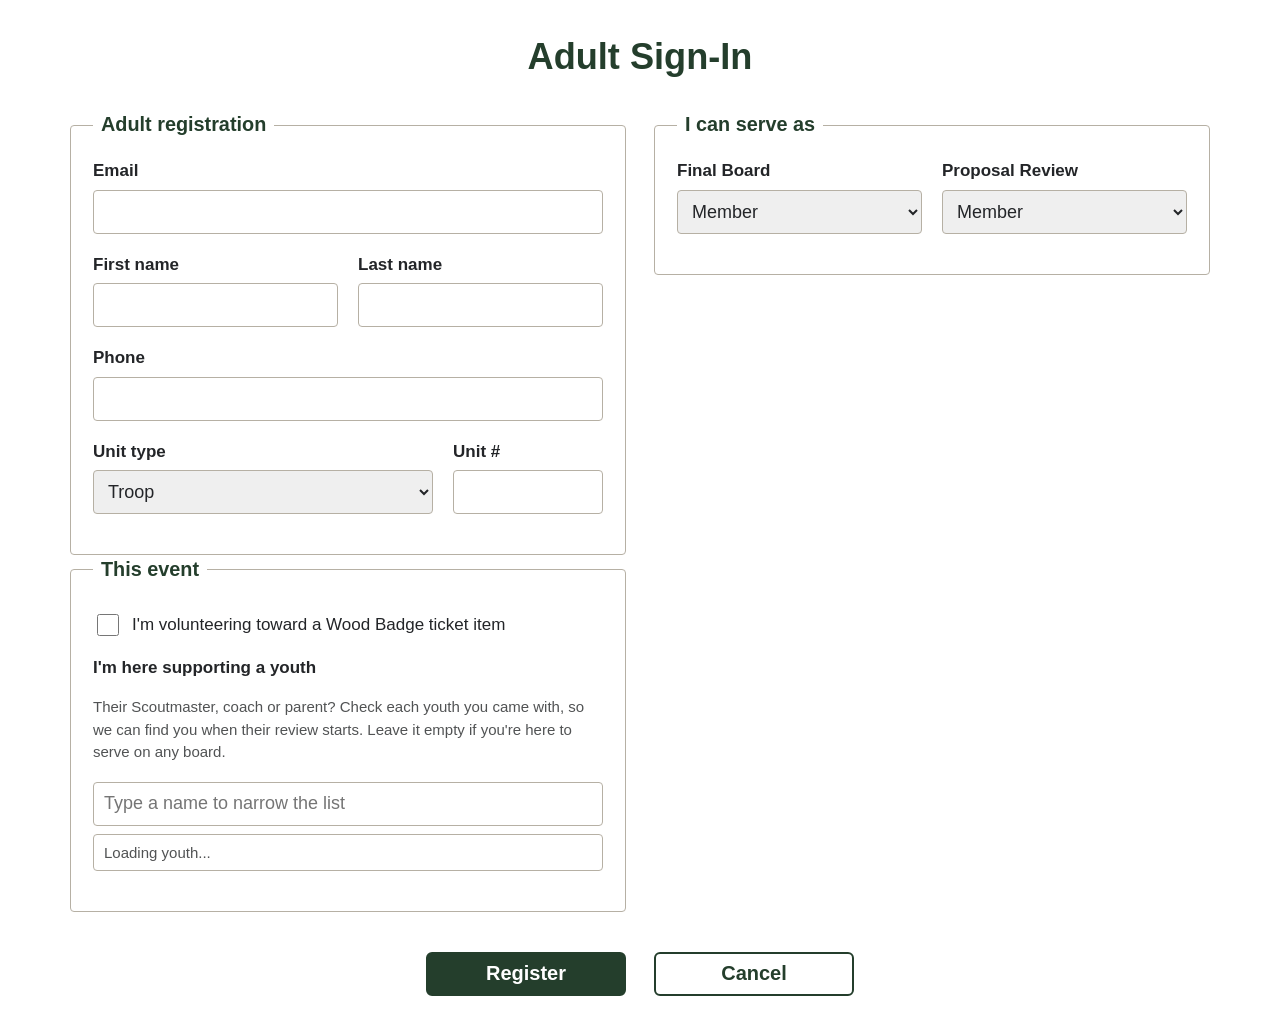
==== src/EagleBoards.Web/wwwroot/adult_register.html @ 4eb3bd6a "Adult sign-in says youth and event; eb-ui.css matches Java's The Java copy of adult_register.html ch" ====
<!DOCTYPE html>
<html>
   <head>
      <title>Adult Sign-In</title>
      <meta charset="UTF-8">
      <!-- See index.html: without this the page is laid out at a notional
           980px on a phone and then scaled down, and the CSS below never sees
           the real screen width. -->
      <meta name="viewport" content="width=device-width, initial-scale=1.0">
      <link rel="stylesheet" type="text/css" href="scheduler.css"/>
      <script src="/eb-data.js"></script>
      <!-- Form layout and type scale live in eb-ui.css, shared by both
           registration pages so they cannot drift apart. The rules that were
           here described the old two-column, right-aligned-label layout and a
           fixed 640px width; all three are gone. -->
      <link rel="stylesheet" type="text/css" href="eb-ui.css"/>
   </head>
   <body class="eb-public" style="background-color: #ffffff;">
      <!-- Class rather than an inline padding-top, so the stylesheet can
           compress this block on a short screen instead of being outranked
           by the inline style. -->
      <div class="reg-head">
         <span class="page-subheader">Adult Sign-In</span>
      </div>

      <!-- Same single-column, top-label structure as the youth form; see the
           note there for the research behind it. Only name and unit stay paired,
           being the documented single-conceptual-unit exception. -->
      <div class="reg-wrap">
         <form id="regForm" autocomplete="off">
            <fieldset>
               <legend>Adult registration</legend>

               <div class="reg-field">
                  <label for="Email">Email</label>
                  <!-- Deliberately type="text", not type="email": the title
                       below documents NONE as a legal value, and type="email"
                       would reject it. inputmode still gets the @ keyboard on
                       a tablet, and turning off autocapitalise/spellcheck
                       stops a touch keyboard offering "Bob@" or underlining
                       the address in red. -->
                  <input type="text" id="Email" name="Email" list="emailOptions" required
                         inputmode="email" autocapitalize="off" autocorrect="off" spellcheck="false"
                         title="Enter Email. If none, enter NONE.">
                  <datalist id="emailOptions"></datalist>
               </div>
               <input type="hidden" name="ID" value="">

               <div class="reg-pair">
                  <div class="reg-field">
                     <label for="First">First name</label>
                     <input type="text" id="First" name="First" required>
                  </div>
                  <div class="reg-field">
                     <label for="Last">Last name</label>
                     <input type="text" id="Last" name="Last" required>
                  </div>
               </div>

               <div class="reg-field">
                  <label for="Phone">Phone</label>
                  <!-- type=tel raises the phone keypad instead of the full
                       keyboard. It intentionally does not constrain what may
                       be typed: 555-1234, (555) 1234 and 5551234 are all
                       accepted, because a rejected phone number at a check-in
                       table costs more than an inconsistent one. -->
                  <input type="tel" id="Phone" name="Phone" required inputmode="tel">
               </div>

               <div class="reg-pair">
                  <div class="reg-field reg-grow">
                     <label for="UnitType">Unit type</label>
                     <select id="UnitType" name="UnitType" required>
                        <option value="Troop">Troop</option>
                        <option value="Post">Post</option>
                        <option value="Crew">Crew</option>
                        <option value="Ship">Ship</option>
                        <option value="Pack">Pack</option>
                        <!-- Adults can serve from a district, council or
                             community role rather than a numbered unit. The
                             script below disables Unit # for these three. -->
                        <option value="District">District</option>
                        <option value="Council">Council</option>
                        <option value="Community">Community</option>
                     </select>
                  </div>
                  <div class="reg-field reg-narrow" id="unitField">
                     <label for="Unit">Unit #</label>
                     <input type="text" id="Unit" name="Unit" required pattern="[0-9]+"
                            inputmode="numeric" title="Unit # must be a whole number.">
                  </div>
               </div>
            </fieldset>

            <fieldset>
               <legend>I can serve as</legend>
               <div class="reg-pair">
                  <div class="reg-field">
                     <label for="FinalBoard">Final Board</label>
                     <select id="FinalBoard" name="FinalBoard" required>
                        <option value="Member">Member</option>
                        <option value="Chair">Chair</option>
                        <!-- Stored as the role "Unavailable", which the
                             scheduler and the server already keep off that
                             kind of board. -->
                        <option value="Unavailable">No thanks</option>
                     </select>
                  </div>
                  <div class="reg-field">
                     <label for="ProjectReview">Proposal Review</label>
                     <select id="ProjectReview" name="ProjectReview" required>
                        <option value="Member">Member</option>
                        <option value="Chair">Chair</option>
                        <option value="Unavailable">No thanks</option>
                     </select>
                  </div>
               </div>
            </fieldset>

            <!-- Tonight only: neither answer is kept in the adult history, so
                 next month's form does not pre-fill last month's. -->
            <fieldset>
               <legend>This event</legend>
               <label class="reg-check">
                  <input type="checkbox" id="WoodBadge">
                  I'm volunteering toward a Wood Badge ticket item
               </label>
               <div class="reg-field">
                  <label for="scoutFilter">I'm here supporting a youth</label>
                  <p class="reg-hint">Their Scoutmaster, coach or parent? Check each youth you came
                     with, so we can find you when their review starts. Leave it empty if
                     you're here to serve on any board.</p>
                  <input type="text" id="scoutFilter" placeholder="Type a name to narrow the list">
                  <div id="scoutList" class="reg-scouts" role="group" aria-label="Youth">
                     <span class="reg-hint">Loading youth...</span>
                  </div>
               </div>
            </fieldset>
            <div id="statusMsg"></div>
            <div class="reg-buttons">
               <button type="submit" id="registerBtn" class="register_button"><b>Register</b></button>
               <button type="button" id="cancelBtn"><b>Cancel</b></button>
            </div>
         </form>
      </div>

      <script>
         var form = document.getElementById("regForm");
         var statusMsg = document.getElementById("statusMsg");

         // Populate the Email autofill suggestions.
         ebAutofillList("/adult-autofill").then(function (options) {
            var datalist = document.getElementById("emailOptions");
            options.forEach(function (value) {
               var opt = document.createElement("option");
               opt.value = value;
               datalist.appendChild(opt);
            });
         });

         // Unit types that are a role rather than a numbered unit. Someone
         // serving from a district, council or community position has no unit
         // number, so the box is disabled and cleared rather than left to be
         // filled in with a placeholder like 0 or N/A that would then have to
         // be interpreted by whoever reads the report.
         var UNITLESS_TYPES = ["District", "Council", "Community"];
         var unitField = document.getElementById("unitField");

         function syncUnitField() {
            var unitless = UNITLESS_TYPES.indexOf(form.elements["UnitType"].value) >= 0;
            var unit = form.elements["Unit"];
            if (unitless) {
               unit.value = "";
            }
            // Both matter. `disabled` greys it out and takes it out of the tab
            // order; dropping `required` is what stops the browser refusing to
            // submit a form whose empty box the person was never allowed to
            // fill in. The submit handler reads .value directly rather than
            // relying on native form encoding, so the cleared value is still
            // what gets sent.
            unit.disabled = unitless;
            unit.required = !unitless;
            unitField.className = unitless ? "reg-field reg-narrow is-disabled" : "reg-field reg-narrow";
         }
         form.elements["UnitType"].addEventListener("change", syncUnitField);
         syncUnitField();

         // When a known email is entered, prefill the rest of the form.
         var last_email = "";
         var PREFILL = ["ID", "Last", "First", "Phone", "UnitType", "Unit", "FinalBoard", "ProjectReview"];
         function onEmailChange() {
            var value = form.elements["Email"].value;
            if (value && last_email !== value && value != "NONE" && value != "none") {
               form.elements["ID"].value = "";
               last_email = value;
               ebAutofillRecord("/adult-autofill", "Email", value).then(function (rec) {
                  if (!rec) {
                     return;
                  }
                  PREFILL.forEach(function (name) {
                     if (rec[name] != null && form.elements[name]) {
                        form.elements[name].value = rec[name];
                     }
                  });
                  // A returning district volunteer prefills UnitType=District,
                  // so the Unit box has to follow the restored value, not the
                  // one that was showing before the lookup.
                  syncUnitField();
               });
            }
         }
         form.elements["Email"].addEventListener("change", onEmailChange);
         form.elements["Email"].addEventListener("input", onEmailChange);

         function setStatus(text, cls) {
            statusMsg.textContent = text;
            statusMsg.className = cls;
         }

         // The scouts an adult may say they came to support: everyone who
         // RSVP'd on SignUpGenius, plus tonight's walk-ins, leaving out anyone
         // whose evening is over. The one place this page differs from the
         // Java version's: there the RSVP list is readable from the door, here
         // only /scout-choices is, and it answers with names and units alone,
         // already merged and sorted (BoardService.ScoutChoices).
         var scoutList = document.getElementById("scoutList");
         var scoutFilter = document.getElementById("scoutFilter");

         function unitLabel(uname) {
            return (uname || "").replace(/^([A-Za-z]+)(\d)/, "$1 $2");
         }

         ebFetchRows("/scout-choices", ["First", "Last", "UnitName"]).then(function (scouts) {
            scoutList.textContent = "";
            if (scouts.length === 0) {
               var none = document.createElement("span");
               none.className = "reg-hint";
               none.textContent = "No youth are signed up yet.";
               scoutList.appendChild(none);
               return;
            }
            scouts.forEach(function (s) {
               var label = document.createElement("label");
               label.className = "reg-check";
               var box = document.createElement("input");
               box.type = "checkbox";
               box.value = s.id;
               label.appendChild(box);
               label.appendChild(document.createTextNode(
                  " " + s.First + " " + s.Last + (s.UnitName ? " (" + unitLabel(s.UnitName) + ")" : "")));
               scoutList.appendChild(label);
            });
         }).catch(function () {
            scoutList.textContent = "Could not load the youth. You can still sign in.";
         });

         scoutFilter.addEventListener("input", function () {
            var needle = scoutFilter.value.trim().toLowerCase();
            Array.prototype.forEach.call(scoutList.querySelectorAll("label"), function (label) {
               var box = label.querySelector("input");
               // A checked scout stays visible, so narrowing never hides a choice.
               label.style.display = (!needle || box.checked
                  || label.textContent.toLowerCase().indexOf(needle) >= 0) ? "" : "none";
            });
         });

         function supportingIds() {
            return Array.prototype.map.call(
               scoutList.querySelectorAll("input:checked"), function (box) { return box.value; });
         }

         form.addEventListener("submit", function (ev) {
            ev.preventDefault();
            var fields = {};
            ["Email", "ID", "Last", "First", "Phone", "UnitType", "Unit", "FinalBoard", "ProjectReview"].forEach(function (name) {
               fields[name] = form.elements[name].value;
            });
            if (fields.FinalBoard === "Unavailable" && fields.ProjectReview === "Unavailable") {
               setStatus("Please choose at least one kind of board you can serve on.", "err");
               return;
            }
            fields.WoodBadge = document.getElementById("WoodBadge").checked ? "Y" : "";
            // "|" rather than ",": the data files turn commas into "~".
            fields.Supporting = supportingIds().join("|");
            var btn = document.getElementById("registerBtn");
            btn.disabled = true;
            setStatus("Registering...", "");
            fetch("/register-adult", {
               method: "POST",
               headers: { "Content-Type": "application/x-www-form-urlencoded" },
               body: ebFormBody(fields)
            }).then(function (r) {
               return r.text().then(function (text) { return { status: r.status, text: text }; });
            }).then(function (res) {
               if (res.status === 200) {
                  setStatus("Registration complete. Thank you!", "ok");
                  setTimeout(function () { window.location.href = "/"; }, 1200);
               } else {
                  btn.disabled = false;
                  setStatus(res.text || "Registration failed. Please try again.", "err");
               }
            }).catch(function () {
               btn.disabled = false;
               setStatus("Registration failed. Please try again.", "err");
            });
         });

         document.getElementById("cancelBtn").addEventListener("click", function () {
            if (window.confirm("Are you sure you want to Cancel ?")) {
               window.location.href = "/";
            }
         });
      </script>
   </body>
</html>
---- src/EagleBoards.Web/wwwroot/scheduler.css ----
pre, code {
   font-family: "DejaVu Sans Mono", Menlo, Consolas, monospace;
   font-size:12px;
}

hr {
   border: 0 solid #ccc;
   border-top-width: 1px;
   clear: both;
   height: 0;
}
/* `Headings
----------------------------------------------------------------------------------------------------*/

h1, h2, h3, h4, h5, h6
{
   padding-top: 5px;
   padding-bottom: 5px;
   margin-top: 5px;
   margin-bottom: 5px;
   color: #555;
   font-weight: normal;
   text-align: center;
   font: Verdana, Geneva, sans-serif
}

h1 {
   font-size: 36px;
}
h2 {
   font-size: 24px;

}
h3 {
   font-size: 18px;
}

h4 {
   font-size: 16px;
}
h5 {
   font-size: 15px;
}
h6 {
   font-size: 14px;
}
/* `Spacing
----------------------------------------------------------------------------------------------------*/

ol {
   list-style: decimal;
}
ul {
   list-style: disc;
}
li {
   margin-left: 30px;
}
p, dl, hr, ol, ul, pre, table, address, fieldset, figure {
   margin-bottom: 10px;
}
body, .body-text, .body-bold {
   font: 13px/1.5 "Helvetica Neue", Arial, "Liberation Sans", FreeSans, sans-serif;
   background: #fff;
   color: #444;
   font: Verdana, Geneva, sans-serif;
   height: auto;
   padding-bottom: 20px;
}

a:link {
   color: #630;
   text-decoration: underline;
}
a:hover {
   color: #ffcc00;
   text-decoration: underline;
}
a:visited {
   color: #310;
   text-decoration: underline;
}
a:active {
   color: #310;
   text-decoration: underline;
}
p {
   overflow: hidden;
   padding: 10px 0;
   text-align: left;
   font-size: 15px;
   color: #555;
   font: Verdana, Geneva, sans-serif;
}
.page-header{
   text-align: center; 
   font-family: sans-serif; 
   font-style: italic;
   font-size: 20pt;
   color: #005;
}

.page-subheader{
   text-align: center; 
   font-family: sans-serif; 
   font-style: bold;
   font-size: 30pt;
   color: #000099;
}
.body-text, .body-bold {
   font-size: 10pt;
}
.body-bold {
   font-weight: bold;
}

.body-box {
   background: "images/box_body_repeat.gif";
   background-repeat: repeat-y;
   font-size: 10pt;
   font-weight: normal;
   padding-left: 7px;
   padding-right: 7px;
   padding-top: 7px;
   padding-bottom: 7px;
}


.table-title {
   color: #555;
   width: 630;
   height: 39;
   font-size: 11pt;
   background: no-repeat;
   padding-left: 20px;
   background-image:url(../images/section_header_bar_orange.gif);
   font-weight: bold
}

.table-body {
   color: #555;
   font-size: 10pt;
   padding-left: 30px;
   padding-right: 20px;
   padding-top: 7px;
   padding-bottom: 0px;
   margin-top: 7px;
   margin-bottom: 0px;
   font-weight: normal
}

.table-link {
   font-size: 10pt;
   padding-left: 30px;
   padding-right: 20px;
   padding-top: 0px;
   padding-bottom: 20px;
   margin-top: 0px;
   margin-bottom: 20px;
   font-weight: bold
}

.table-list, .table-list-2 {
   font-size: 10pt;
   padding-top: 20px;
   padding-bottom: 0px;
   margin-top: 0px;
   margin-bottom: 0px;
   font-weight: normal;
   text-indent: 4px;
}

.table-list-2 {
   padding-left: 4px;
   margin-left: 0px;
   padding-top: 5px;
   padding-bottom: 0px;
   margin-top: 0px;
   /*list-style-image:url(../images/right_arrow.gif);*/
   list-style-type: circle;
   text-indent: 4px;

}

.simple-list {
   padding-left: 4px;
   margin-left: 0px;
   padding-top: 5px;
   padding-bottom: 0px;
   margin-top: 0px;
   /*list-style-image:url(../images/right_arrow.gif);*/
   /*list-style-type: circle;*/
   text-indent: 4px;

}

option, .small-input-text, .label-text, .testsm {
   font-size: 10pt;
   font-weight: normal;
   color:#555;
   font: Verdana, Geneva, sans-serif;
   height: auto
}

.ui-accordion-header {
   color:#555;
   font-size: 10pt;
   /*background: #aaa;*/

}


.ui-accordion-header-active {
   background: #ffcc00;
   color:#555;
   font-size: 10pt;
   font-weight: bold;

}

.ui-accordion-content {
   padding: 1em 2.2em;
   border-top: 0;
   overflow: auto;
   background: #ffeeaa;
}
---- src/EagleBoards.Web/wwwroot/eb-ui.css ----
/* ========================================================================
 * eb-ui.css -- Scouts BSA theme.
 *
 * Loaded LAST on every page, after tabulator.min.css, scheduler.css and each
 * page's inline <style>, so it wins on cascade order. It is a separate file
 * rather than edits to scheduler.css because that file is byte-compared
 * against the inherited jar by scripts/verify-parity.sh and cannot change.
 *
 * PALETTE -- BSA Brand Guidelines (July 2019) p.54, Scouts BSA sub-brand:
 * "projects specific to Scouts BSA should use a similarly neutral palette
 * composed mainly of tan, gray, and olive hues ... Scouting Red should be
 * used as an accent or action color." Scouting Blue is deliberately absent;
 * it belongs to the corporate and Cub Scouting palettes, not this one.
 *
 * TYPE -- p.46 digital typefaces. Trebuchet MS (primary, for type >=16px)
 * and Arial (tertiary, for dense data). Both ship with Windows, so nothing
 * is vendored or fetched; the app runs on a venue LAN with no internet.
 *
 * CONTRAST -- every pairing below was measured against WCAG 2.2 SC 1.4.3
 * (4.5:1 body, 3:1 large/UI). The measured ratio is in the comment. Three
 * brand colours CANNOT carry text on white and are background-only:
 * Pale Gray 3.61, Dark Tan 2.66, Pale Blue 2.15.
 *
 * THE ONE HARD RULE: Scouting Red and Scouts BSA Olive must never touch.
 * They measure 2.07:1 against each other -- both are strong on white, but
 * their luminances are nearly identical. Red goes on white or tan only.
 * ===================================================================== */

:root {
   /* Scouts BSA palette, verbatim from p.54 + corporate neutrals from p.51-52 */
   --eb-olive:      #243E2C;   /* Scouts BSA Olive   -- luminance 0.04 */
   --eb-tan:        #D6CEBD;   /* Scouting Tan */
   --eb-light-tan:  #E9E9E4;   /* Scouting Light Tan */
   --eb-red:        #CE1126;   /* Scouting Red -- action only, never tinted (p.52) */
   --eb-warm-gray:  #515354;   /* Scouting Warm Gray */
   --eb-dark-gray:  #232528;   /* Scouting Dark Gray */
   --eb-line:       #b6b0a4;
   /* Scouting Blue is a corporate primary, not part of the Scouts BSA trio --
      but p.51 explicitly allows it: "These five colors may be used by any of
      the sub-brands, especially the red and blue colors, whose use throughout
      will serve to unify disparate brands."
      ADJACENCY: blue, olive and red are all dark and sit within a whisker of
      each other in luminance -- blue/olive measures 1.14:1 and blue/red
      1.81:1, both below the 2.07:1 that already bars red from touching olive.
      Treat all three as mutually non-adjacent: each one goes on white, tan or
      light tan, never directly against another. */
   --eb-blue:       #003F87;   /* Scouting Blue */

   /* WCAG 2.5.8 (AA) pointer target minimum. */
   --eb-target: 24px;
   /* WCAG 2.5.5 (AAA); Apple HIG 44pt and Material 48dp agree. */
   --eb-target-touch: 44px;

   /* ---- operator-mode surfaces (D-16: follows the system appearance) ----
      Roles, not literal shades -- e.g. --eb-dark-gray is "the body text
      color" and goes light in dark mode, it does not stay dark. Olive, red
      and blue are NOT here: every place that uses them pairs a fixed fill
      with fixed white text (buttons, bands, box-shadows), so the pairing
      already holds regardless of page background and repainting them would
      break the pairing instead of fixing anything. --eb-heading exists
      because --eb-olive also fills those buttons: text-on-page-background
      needs its own token so lightening it for dark mode does not lighten
      every olive button along with it.
      Every dark value below is verified with the WCAG relative-luminance
      formula against the --eb-page-bg/--eb-surface it is actually painted
      on, the same discipline as the light values above -- ratios in the
      dark block's own comments, all >= 4.5:1 (text) or a documented
      UI-boundary case for --eb-line. */
   --eb-page-bg:  #ffffff;   /* page canvas */
   --eb-surface:  #E9E9E4;   /* raised: toolbars, zebra stripes, cards */
   --eb-line:     #b6b0a4;   /* panel/input borders */
   --eb-line-subtle: #e6e2da; /* hairline row dividers */
   --eb-heading:  var(--eb-olive);  /* headings, links, olive-as-text buttons */
   --eb-red-text: var(--eb-red);   /* 5.63:1 on white, same red as the buttons */
}

@media (prefers-color-scheme: dark) {
   /* Scoped to body.eb-operator, not :root: these tokens are shared with
      the eb-public check-in pages (registration forms, help), which stay
      light regardless of the operator's dark-mode setting (see the
      body.eb-public rule below) -- redefining them on :root would leak
      into every eb-public rule that also uses them. */
   body.eb-operator {
      --eb-page-bg: #14160f;
      --eb-surface: #22251c;
      --eb-line: #5c5f52;          /* ~2.4-2.8:1: a hairline, not body text */
      --eb-line-subtle: #2c2f24;
      --eb-dark-gray: #E9E9E4;     /* 14.97:1 on --eb-page-bg, 12.78:1 on --eb-surface */
      --eb-warm-gray: #a8aaa4;     /* 7.77:1 on --eb-page-bg, 6.63:1 on --eb-surface */
      --eb-heading: #8FB89A;       /* 7.76:1 on --eb-page-bg, 7.03:1 on --eb-surface */
      --eb-tan: #3d3a2e;           /* 9.35:1 under --eb-dark-gray */
      --eb-red-text: #f0919b;      /* 8.02:1 on --eb-page-bg */
   }
}

/* ---------------------------------------------------------------- shared */

body {
   color: var(--eb-dark-gray);          /* 15.37:1 on white, still >4.5:1 dark */
   background: var(--eb-page-bg);
}

h1, h2, h3 { color: var(--eb-heading); }  /* 11.66:1 on white, 7.76:1 dark */
a { color: var(--eb-heading); }

/* ============================ OPERATOR MODE ============================
 * scheduler, admin, configure. The operator scans many rows under time
 * pressure, so density is the goal -- bounded by the 24px target minimum,
 * which is what actually sets the floor on row height.
 * ==================================================================== */

body.eb-operator {
   font-family: Arial, Helvetica, sans-serif;   /* tertiary face: dense data */
}
body.eb-operator h1,
body.eb-operator .eb-panel-title,
body.eb-operator .eb-toolbar button,
body.eb-operator .eb-tabbar button {
   font-family: "Trebuchet MS", Tahoma, sans-serif;   /* primary face */
}

/* Panel headings: Scouting Blue band, white on it = 10.19:1.
   White rather than the Light Tan used on olive -- it measures higher (10.19
   against 8.37) and white-on-blue is the pairing the guide itself shows for
   the corporate blue. See the adjacency note beside --eb-blue: a blue band
   must not butt against an olive or red surface. Here it does not; below it
   is the Light Tan toolbar (8.37:1) or the white grid (10.19:1). */
body.eb-operator .eb-panel-title {
   background: var(--eb-blue);
   color: #ffffff;
   border-bottom: none;
   font-size: 14px;
   padding: 6px 10px;
}

body.eb-operator .eb-panel { border-color: var(--eb-line); background: var(--eb-page-bg); }
body.eb-operator .eb-toolbar .eb-sep { border-left-color: var(--eb-line); }
body.eb-operator .eb-toolbar { background: var(--eb-surface); }
body.eb-operator .eb-panel .eb-toolbar { border-bottom-color: var(--eb-line); }

/* Primary action: white on olive = 11.66:1. 28px clears the 24px AA floor
   without paying the 44px AAA cost on a screen showing four panels. */
body.eb-operator .eb-toolbar button,
body.eb-operator .eb-toolbar a.eb-btn {
   /* The CSV control is an <a>, everything beside it is a <button>. Left alone
      they render as different shapes: an anchor defaults to content-box, so
      min-height sets its CONTENT height and the padding and border stack on
      top (38px tall against the buttons' 28px), and it inherits the page font
      instead of the toolbar's. Normalising both element types here keeps them
      identical rather than patching the anchor afterwards. */
   box-sizing: border-box;
   display: inline-flex;
   align-items: center;
   justify-content: center;
   line-height: 1;
   font-family: "Trebuchet MS", Tahoma, sans-serif;

   min-height: 28px;
   min-width: var(--eb-target);
   padding: 4px 14px;
   font-size: 13px;
   font-weight: 700;
   color: #ffffff;
   background: var(--eb-olive);
   border: 1px solid var(--eb-olive);
   border-radius: 3px;
}
/* Secondary: olive on white = 11.66:1 */
body.eb-operator .eb-toolbar a.eb-btn {
   color: var(--eb-olive);
   background: #ffffff;
}
/* Warm Gray on white = 7.73:1. The stock opacity:0.45 measured 3.72:1 and
   fails 1.4.3 outright, reading as unreadable rather than unavailable. */
body.eb-operator .eb-toolbar button:disabled {
   opacity: 1;
   color: var(--eb-warm-gray);
   background: var(--eb-page-bg);
   border-color: var(--eb-line);
}

/* ---- semantic button colours -------------------------------------------
 * The colour states what the button DOES, so an operator can find the right
 * one without reading every label:
 *
 *   olive (default)  the action proceeds, nothing is lost
 *                    Refresh, Seat, Complete, + Room, Change Room
 *   white            navigate or view, no data changes
 *                    Settings, Admin, Login, Help, View, CSV
 *   red              destructive or reversing
 *                    - Room, Reset, Postpone, Clear, Delete
 *
 * Three intents, not four -- the same split Carbon, Material and USWDS all
 * settle on (primary / secondary / danger). Blue was briefly a fourth,
 * "neutral change", holding one button; it was retired when blue became the
 * heading-band colour, because one hue meaning both a surface and an action
 * is what breaks "the colour tells you what the button does".
 *
 * Every pairing measured: olive-on-white 11.66:1, white-on-olive 11.66:1,
 * white-on-red 5.63:1 -- all past WCAG 1.4.3 (AA).
 * --------------------------------------------------------------------- */

/* White: navigation and view toggles. Olive text and border, 11.66:1.
   #room-filter-clear is here, not with the red Clear in the Adult panel: the
   two share a label but not a meaning. That one unchecks people; this one only
   empties a search box. Colouring it red would promise a consequence it does
   not have. */
body.eb-operator .eb-toolbar button[data-action="Settings"],
body.eb-operator .eb-toolbar button[data-action="Admin"],
body.eb-operator .eb-toolbar button[data-action="Login"],
body.eb-operator .eb-toolbar button[data-action="Help"],
body.eb-operator .eb-toolbar button[data-action="Filter"],
body.eb-operator .eb-toolbar button#room-filter-clear {
   color: var(--eb-heading);
   background: var(--eb-page-bg);
   border-color: var(--eb-heading);
}

/* Red: anything that removes, reverses or cancels. White on red = 5.63:1.
   Red never sits on olive -- that pairing is 2.07:1 -- so these are only ever
   on the light toolbar. */
body.eb-operator .eb-toolbar button[data-action="RemoveRoom"],
body.eb-operator .eb-toolbar button[data-action="Reset"],
body.eb-operator .eb-toolbar button[data-action="Postpone"],
body.eb-operator .eb-toolbar button[data-action="Clear"],
body.eb-operator .eb-toolbar button[id$="-delete"],
body.eb-operator .eb-toolbar button#rooms-remove {
   color: #ffffff;
   background: var(--eb-red);
   border-color: var(--eb-red);
}

/* Green/olive: the action proceeds and nothing is lost. Already the default,
   stated so the intent is explicit next to its opposite.

   Change Room is here rather than in a colour of its own. It used to be blue,
   which stopped working once blue became the heading-band colour, and no other
   colour in the palette survives the check: Cub Scouting Gold belongs to Cub
   Scouting (p.55, not this programme), Scouting Dark Blue is a derived shade
   of the band blue and reads as the same signal, Scouting Tan measures 1.28:1
   against the Light Tan toolbar and disappears into it, Scouting Pale Gray is
   3.61:1 with white text and fails 1.4.3 outright, and Warm Gray is this
   app's own disabled colour -- the same 7.73:1 pair inverted, which would put
   "unavailable" and "available" in one hue.

   In place the row reads correctly: + Room and Change Room both leave the
   schedule intact, - Room is the one that takes something away. */
body.eb-operator .eb-toolbar button[data-action="AddRoom"],
body.eb-operator .eb-toolbar button[data-action="ChangeRoom"],
body.eb-operator .eb-toolbar button#rooms-add {
   color: #ffffff;
   background: var(--eb-olive);
   border-color: var(--eb-olive);
}

/* Disabled still wins over every colour above, so an unavailable action never
   reads as an available one. Warm Gray on white = 7.73:1. */
body.eb-operator .eb-toolbar button:disabled {
   color: var(--eb-warm-gray) !important;
   background: var(--eb-page-bg) !important;
   border-color: var(--eb-line) !important;
}

/* Admin tab bar */
body.eb-operator .eb-tabbar { border-bottom-color: var(--eb-olive); }
body.eb-operator .eb-tabbar button {
   background: var(--eb-surface);
   border-color: var(--eb-line);
   color: var(--eb-dark-gray);
   font-weight: 600;
   min-height: 32px;
}
body.eb-operator .eb-tabbar button.active {
   background: var(--eb-olive);
   color: var(--eb-light-tan);       /* 9.58:1 -- fixed pairing, unaffected by theme */
   border-color: var(--eb-olive);
   font-weight: 700;
}

/* ---- grids ---- */
body.eb-operator .tabulator {
   font-size: 14px;
   color: var(--eb-dark-gray);
   font-family: Arial, Helvetica, sans-serif;
}
/* Column headers: Scouting Tan, Dark Gray on it = 9.82:1 */
body.eb-operator .tabulator .tabulator-header,
body.eb-operator .tabulator .tabulator-header .tabulator-col {
   background: var(--eb-tan);
   color: var(--eb-dark-gray);
   font-weight: 700;
   border-bottom: 1px solid var(--eb-line);
}
body.eb-operator .tabulator .tabulator-header .tabulator-col .tabulator-col-content {
   padding: 3px 6px;
}
/* Stock Tabulator reserves 25px on the right of every sortable column title
   for the sort arrow. The arrow is a 12px triangle sitting at right:4px, so
   it needs 16px and the other 9px was simply lost -- and in a 40-70px column
   that is most of the room the heading had. It was the cause of nearly every
   truncated heading on this page ("RM#" showing as "R...", "Board" as "B...",
   "Result" as "Res..."), not the column widths: reclaiming those 9px fixed
   six of the seven measured cases on its own. 16px still clears the arrow. */
body.eb-operator .tabulator .tabulator-header .tabulator-col.tabulator-sortable .tabulator-col-title {
   padding-right: 16px;
}
body.eb-operator .tabulator .tabulator-header .tabulator-header-filter input {
   padding: 2px 4px;
   font-size: 13px;
   color: var(--eb-dark-gray);
   background: var(--eb-page-bg);
   border: 1px solid var(--eb-line);
}
/* Plain toolbar/room-filter text inputs and selects, wherever an inline
   <style> block does not already set them -- browsers default these to an
   opaque white field, which stays bright in dark mode without this. */
body.eb-operator .eb-toolbar input,
body.eb-operator .eb-toolbar select {
   color: var(--eb-dark-gray);
   background: var(--eb-page-bg);
   border: 1px solid var(--eb-line);
}
body.eb-operator .tabulator .tabulator-row {
   background: var(--eb-page-bg);
   border-bottom: 1px solid var(--eb-line-subtle);
}
/* Zebra: a 1.22:1 tint against the page in light mode -- inside NN/g's "even
   a 5-10% grey tint is enough" -- while the row text still reads 12.61:1
   light / 12.78:1 dark. */
body.eb-operator .tabulator .tabulator-row.tabulator-row-even {
   background: var(--eb-surface);
}
body.eb-operator .tabulator .tabulator-row .tabulator-cell {
   padding: 4px 8px;
   color: var(--eb-dark-gray);
}
/* Selection: Scouting Tan, warmer and darker than the stripe so it reads as
   a state rather than a stripe. Dark Gray on it = 9.82:1. */
body.eb-operator .tabulator .tabulator-row.tabulator-selected,
body.eb-operator .tabulator .tabulator-row.tabulator-row-even.tabulator-selected {
   background: var(--eb-tan);
   color: var(--eb-dark-gray);
   box-shadow: inset 3px 0 0 var(--eb-olive);
}
/* Stock is 13x13, which fails WCAG 2.5.8. This was then set to the full 24px
   minimum, which conforms but reads as oversized beside 14px text -- the box
   was wider than the two-character values in its neighbouring columns.
   18px uses 2.5.8's OTHER route to conformance, the spacing exception:
   an undersized target passes if a 24px-diameter circle centred on it does
   not intersect the circle of any other target. Measured AFTER this change
   (the smaller box also shortens the row, from 39px to 33px): the checkboxes
   sit 33px apart centre to centre and no other control shares the row, so the
   circles clear each other by 9px. That 9px is the whole margin -- do not
   shrink the row further without re-measuring, because at 24px spacing the
   exception stops applying and the box would have to go back to 24px. */
body.eb-operator .tabulator input[type=checkbox] {
   width: 18px;
   height: 18px;
   cursor: pointer;
}

/* Native <dialog> (P-4). The backdrop and centering are the browser's;
   only its color needs stating. */
dialog.eb-dialog::backdrop {
   background: rgba(0, 0, 0, 0.35);
}
body.eb-operator .eb-dialog-title {
   background: var(--eb-olive);
   color: var(--eb-light-tan);
   border-bottom: none;
}
body.eb-operator .eb-dialog-buttons button {
   min-height: 32px;
   padding: 5px 20px;
   font-weight: 700;
   color: #ffffff;
   background: var(--eb-olive);
   border: 1px solid var(--eb-olive);
}
/* Cancel answers no action, so it's the same white/neutral intent as the
   toolbar's navigation buttons, not the primary olive fill. */
body.eb-operator .eb-dialog-buttons button.eb-cancel,
body.eb-operator .eb-dialog-buttons button[data-name="Cancel"] {
   color: var(--eb-heading);
   background: var(--eb-page-bg);
   border-color: var(--eb-heading);
}
/* Persistent messages (D-14): white on Scouting Red = 5.63:1, light tan on
   olive = 9.58:1 -- both fixed pairings, unaffected by theme (see the
   --eb-heading comment at the top of this file for why). */
body.eb-operator .eb-message-error { background: var(--eb-red); color: #ffffff; }
body.eb-operator .eb-message-ok { background: var(--eb-olive); color: var(--eb-light-tan); }

/* ========================= PUBLIC SIGN-IN PAGES ========================
 * index, scout_register, adult_register, help. Touched once per person, by
 * someone standing, in a hurry, often a Scout who has never seen it.
 * Density is worthless here; legibility and hit area are everything.
 *
 * ONE design, not a kiosk one and a desktop one. The same markup has to work
 * on the 1080p check-in display at the door, on the laptop the coordinator
 * carries, and on a phone a parent pulls out in the hallway -- so the layout
 * is driven by the viewport it lands in rather than by a second stylesheet
 * somebody would have to remember to keep in step.
 *
 * The floor is WCAG 2.2 SC 1.4.10 Reflow: no two-dimensional scrolling at
 * 320 CSS px wide (equivalently, 400% zoom on a 1280px screen). Data tables
 * are 1.4.10's own stated exception, so the registered-people lists scroll
 * inside their own panel; the page itself never scrolls sideways.
 *
 * Every clamp() below carries a rem term as well as a vw term. A middle
 * value made only of vw is pinned to the viewport and would ignore browser
 * zoom, breaking SC 1.4.4 Resize Text; the rem term is what keeps zoom
 * working.
 *
 * Breakpoints come from where THIS content breaks, measured, not from a
 * table of device widths -- and they are in em so a raised default font
 * size moves them too:
 *    ~48em  two list panels stop fitting side by side (each needs ~340px)
 *    ~34em  a paired form row stops fitting (2 x 200px + 20px gap + chrome)
 * ==================================================================== */

body.eb-public {
   font-family: "Trebuchet MS", Tahoma, sans-serif;   /* primary face, >=16px */
   font-size: 18px;
}

/* p.47 hierarchy: H1/H2 at 36-48px on a big screen, easing down to a size
   that still reads as a heading at 320px rather than wrapping to four lines. */
body.eb-public h1 {
   font-size: clamp(26px, 1.3rem + 1.4vw, 42px);
   color: var(--eb-olive);
   margin: 12px 0 6px;
   padding: 0 12px;
}
body.eb-public h2 {
   font-size: clamp(20px, 1rem + 0.7vw, 26px);
   color: var(--eb-warm-gray);
   font-weight: 400;
}

/* Sign-in buttons: 44px is the AAA floor; these are far past it so a hurried
   thumb cannot miss them. White on olive = 11.66:1, white on red = 5.63:1.
   240px of flex-basis is what holds "I am a Youth" -- the longer of the two
   labels -- on one line at the top of the font range; two of those plus the
   gap no longer fit under ~34em, and the pair stacks there instead of
   shrinking below the touch target. */
body.eb-public .signin-buttons {
   width: auto;
   max-width: 800px;
   margin: 0 auto;
   display: flex;
   flex-wrap: wrap;
   justify-content: center;
   gap: clamp(16px, 4vw, 60px);
   padding: 10px clamp(12px, 4vw, 50px) 24px;
   box-sizing: border-box;
}
body.eb-public .signin-buttons input[type=button] {
   flex: 1 1 240px;
   max-width: 300px;
   height: clamp(64px, 9vh, 92px);
   min-height: var(--eb-target-touch);
   cursor: pointer;
   font-family: "Trebuchet MS", Tahoma, sans-serif;
   font-size: clamp(18px, 0.9rem + 0.6vw, 26px);
   font-weight: 700;
   color: #ffffff;
   background-image: none !important;   /* text label instead of a bitmap */
   background-color: var(--eb-olive);
   border: 3px solid var(--eb-olive);
   border-radius: 8px;
}
body.eb-public .signin-buttons input[name="Adult"] {
   background-color: var(--eb-red);
   border-color: var(--eb-red);
}

/* Registered lists: Scouting Blue band, white on it = 10.19:1, matching the
   operator panel headings. Side by side while both fit, stacked when they
   don't. min-width:0 is the part that is easy to miss -- without it a flex
   item refuses to shrink below its content width, and a table of names would
   push the page wider than the screen. */
body.eb-public .reg-panels {
   width: auto;
   max-width: 1100px;
   margin: 10px auto 0 auto;
   display: flex;
   flex-wrap: wrap;
   gap: 10px;
   padding: 0 clamp(8px, 2vw, 16px);
   box-sizing: border-box;
}
/* 440px is measured, not chosen: the five scout columns at their natural
   widths, with a 17-character surname in the Last column, come to 445px.
   A smaller basis let the two panels sit side by side while each was too
   narrow for its own table, which put a scrollbar under a list that had
   plenty of room to simply stack instead. */
body.eb-public .reg-panel {
   flex: 1 1 440px;
   min-width: 0;
   margin: 0;
   border: 1px solid var(--eb-line);
   background: #ffffff;
}
body.eb-public .reg-panel-title {
   background: var(--eb-blue);
   color: #ffffff;
   border-bottom: none;
   font-family: "Trebuchet MS", Tahoma, sans-serif;
   font-size: clamp(18px, 0.9rem + 0.4vw, 22px);
   font-weight: bold;
   padding: 12px 16px;
}
/* Height follows the screen instead of sitting at a fixed 340px: that number
   left most of a 1080p display empty and overflowed a laptop in landscape.
   The clamp keeps at least three rows visible on a phone and stops the list
   from running away on a very tall display. */
body.eb-public .reg-panel-body {
   height: clamp(200px, 40vh, 520px);
   overflow: auto;
}
/* 19px in 56px rows. The brand guide puts body copy at 9-12px (p.47), which
   is written for marketing pages read at a desk; at 12px this list was set
   SMALLER than the operator's dense grid, which is backwards for who reads
   it. Colours and typefaces are unchanged -- only the size deviates, and the
   guide's own rule that the primary face is for type >=16px agrees. */
body.eb-public .reg-panel table {
   width: 100%;
   border-collapse: collapse;
   font-family: "Trebuchet MS", Tahoma, sans-serif;
   font-size: clamp(16px, 0.85rem + 0.25vw, 19px);
   color: var(--eb-dark-gray);
}
/* Padding alone sets the row height. A td is content-box, so specifying both
   height:56px and 16px padding stacks them into an 89px row. 17px vertical
   around a 19px line lands on ~56px, the target between Carbon "default" 48
   and "tall" 64. Names are not wrapped mid-word; if the columns outrun a
   narrow screen the panel scrolls, which is 1.4.10's table exception. */
body.eb-public .reg-panel td {
   padding: 17px 18px;
   border-bottom: 1px solid #e6e2da;
   text-align: left;
   white-space: nowrap;
   color: var(--eb-dark-gray);
}
body.eb-public .reg-panel td.c { text-align: center; }
/* Zebra: Scouting Light Tan, a 1.22:1 tint against white -- NN/g's "5-10% is
   enough" -- with Dark Gray on it still at 12.61:1. */
body.eb-public .reg-panel tr:nth-child(even) td { background: var(--eb-light-tan); }

/* ---- registration forms ------------------------------------------------
 * Layout follows two well-replicated findings. Baymard: multi-column forms
 * draw attention in several directions at once, so people skip required
 * fields -- side-by-side is reserved for fields that read as ONE item (a
 * name, a unit). Penzo's eye-tracking, replicated by Wroblewski: top-aligned
 * labels are completed markedly faster, because the label and its field land
 * in a single fixation rather than a horizontal scan.
 *
 * Type scale is monotonic, which is what was off before: the section legend
 * was 13px sitting above 18px fields, so the heading was smaller than the
 * content it introduced. Now 40 / 22 / 18 / 17 -- page title, section legend,
 * field text, label.
 * --------------------------------------------------------------------- */

/* Overrides scheduler.css, which is byte-frozen by the parity gate and sets
   this to italic #000099 -- not a BSA colour.

   There was a .page-header rule here too, styling a "REVIEW BOARD" eyebrow
   above the title. The eyebrow was dropped from both sign-in forms to buy
   back vertical space, and the rule went with it rather than sitting here
   matching nothing. configure.html still uses .page-header, but that is an
   operator page and takes its styling from scheduler.css. */
body.eb-public .page-subheader {
   display: block;
   font-family: "Trebuchet MS", Tahoma, sans-serif;
   font-style: normal;
   font-weight: bold;
   font-size: clamp(26px, 1.3rem + 1.2vw, 40px);
   color: var(--eb-olive);              /* 11.66:1 */
   margin-top: 2px;
}

body.eb-public .reg-head {
   text-align: center;
   padding-top: 20px;
}

/* A form line that runs the full width of a 1080p screen is harder to scan,
   not easier, so a single column stays capped. Below the cap it is simply the
   width of the screen less its side padding -- the old fixed 640px is what
   forced the fields to overflow on a narrow one. Wide screens get a second
   COLUMN OF SECTIONS instead of longer lines; see the grid rule further down. */
body.eb-public .reg-wrap {
   width: auto;
   max-width: 760px;
   margin: clamp(14px, 3vh, 26px) auto 0 auto;
   padding: 0 clamp(12px, 3vw, 20px);
   box-sizing: border-box;
   font-family: "Trebuchet MS", Tahoma, sans-serif;
}
body.eb-public .reg-wrap fieldset {
   border: 1px solid var(--eb-line);
   border-radius: 4px;
   padding: 18px clamp(12px, 3vw, 22px) 22px;
   margin: 0 0 20px 0;
   background: #ffffff;
   /* A fieldset's min-width is auto by default, so it inflates to its widest
      child and drags the page sideways on a narrow screen. */
   min-width: 0;
}
body.eb-public .reg-wrap legend {
   font-family: "Trebuchet MS", Tahoma, sans-serif;
   font-size: clamp(19px, 1rem + 0.3vw, 22px);
   font-weight: bold;
   color: var(--eb-olive);
   padding: 0 8px;
}

/* One field per row, label above input. */
body.eb-public .reg-field {
   display: flex;
   flex-direction: column;
   margin-bottom: 18px;
   min-width: 0;
}
body.eb-public .reg-field label {
   margin-bottom: 6px;
   font-size: 17px;
   font-weight: 600;
   color: var(--eb-dark-gray);
   text-align: left;
   width: auto;
}
body.eb-public .reg-field input,
body.eb-public .reg-field select {
   width: 100%;
   box-sizing: border-box;
}
/* The documented exception: fields that read as a single item. They stay
   side by side only while both can hold a real value -- 200px is about where
   a surname starts being clipped -- and drop to one per row below that
   rather than squeezing into boxes too small to read what was typed. */
body.eb-public .reg-pair {
   display: flex;
   flex-wrap: wrap;
   gap: 20px;
}
body.eb-public .reg-pair > .reg-field { flex: 1 1 200px; }
/* Width as an affordance -- a unit number is short, so its box says so. */
body.eb-public .reg-pair > .reg-field.reg-narrow { flex: 0 1 150px; }
body.eb-public .reg-pair > .reg-field.reg-grow   { flex: 3 1 200px; }

/* A checkbox with its text beside it, the whole row tappable at the touch
   target height. The .reg-field label rule above would stack it; this undoes
   that for the adult form's "Tonight" answers. */
body.eb-public .reg-check,
body.eb-public .reg-field label.reg-check {
   display: flex;
   flex-direction: row;
   align-items: center;
   gap: 10px;
   min-height: var(--eb-target-touch);
   margin: 0 0 8px;
   font-size: 17px;
   font-weight: 400;
   color: var(--eb-dark-gray);
}
body.eb-public .reg-check input[type="checkbox"],
body.eb-public .reg-field .reg-check input[type="checkbox"] {
   width: 22px;
   height: 22px;
   flex: 0 0 auto;
}
body.eb-public .reg-hint {
   margin: 0 0 8px;
   font-size: 15px;
   color: var(--eb-warm-gray);
}
/* The scout checklist scrolls inside itself, so a long RSVP list does not
   push the Register button off the tablet's screen. */
body.eb-public .reg-scouts {
   margin-top: 8px;
   max-height: 14em;
   overflow-y: auto;
   border: 1px solid var(--eb-line);
   border-radius: 4px;
   padding: 4px 10px;
}
body.eb-public .reg-scouts .reg-check { margin: 0; }

body.eb-public .reg-buttons {
   display: flex;
   flex-wrap: wrap;
   justify-content: center;
   gap: clamp(14px, 3vw, 28px);
   padding: 6px 0 10px 0;
}
body.eb-public .reg-buttons button { flex: 0 1 200px; }
/* Register is the primary action. Cancel only navigates away -- it destroys
   nothing -- so it is white, not the red used for destructive actions. */
body.eb-public .reg-buttons button#cancelBtn {
   color: var(--eb-olive);
   background: #ffffff;
   border-color: var(--eb-olive);
}
body.eb-public #statusMsg {
   text-align: center;
   font-size: 18px;
   min-height: 26px;
   padding: 4px;
}
body.eb-public #statusMsg.ok  { color: #1d6b2b; font-weight: bold; }   /* 5.685:1 */
body.eb-public #statusMsg.err { color: var(--eb-red); font-weight: bold; }  /* 5.63:1 */

/* Registration forms: every field a 44px touch target. 16px is the floor on
   the inputs specifically -- iOS Safari zooms the whole page in on focus for
   anything smaller, which throws the layout off mid-form. */
body.eb-public input[type=text],
body.eb-public input[type=email],
body.eb-public input[type=tel],
body.eb-public input[type=date],
body.eb-public select {
   min-height: var(--eb-target-touch);
   font-family: "Trebuchet MS", Tahoma, sans-serif;
   font-size: 18px;
   padding: 6px 10px;
   color: var(--eb-dark-gray);
   border: 1px solid var(--eb-line);
   border-radius: 4px;
   max-width: 100%;
}
/* Disabled field: the Unit # box when the adult serves from a district,
   council or community role rather than a numbered unit. WCAG exempts
   disabled controls from the 1.4.3 contrast minimum, but it still has to look
   unmistakably inactive rather than merely empty -- filled with Light Tan and
   greyed, and the label greys with it so the pair reads as one switched-off
   thing instead of a live label over a dead box. */
body.eb-public input:disabled,
body.eb-public select:disabled {
   background: var(--eb-light-tan);
   color: var(--eb-warm-gray);
   border-color: var(--eb-line);
   cursor: not-allowed;
}
body.eb-public .reg-field.is-disabled label { color: var(--eb-warm-gray); }

body.eb-public button,
body.eb-public input[type=submit] {
   min-height: var(--eb-target-touch);
   font-family: "Trebuchet MS", Tahoma, sans-serif;
   font-size: 20px;
   font-weight: 700;
   padding: 8px 28px;
   color: #ffffff;
   background: var(--eb-olive);
   border: 2px solid var(--eb-olive);
   border-radius: 6px;
   cursor: pointer;
}
body.eb-public label { font-size: 18px; color: var(--eb-dark-gray); }

/* ---- narrow screens ----------------------------------------------------
 * Everything above already reflows on its own; this only reclaims the
 * padding that a phone cannot spare. Nothing is hidden and nothing shrinks
 * below a touch target -- SC 1.4.10 requires the same content, not less of
 * it. Measured at the 320px floor: no horizontal page scroll.
 * --------------------------------------------------------------------- */
@media (max-width: 34em) {
   body.eb-public { margin: 0; }
   body.eb-public h1 { margin: 8px 0 4px; }
   body.eb-public .reg-panel td { padding: 12px 10px; }
   body.eb-public .reg-panel-title { padding: 10px 12px; }
   body.eb-public .reg-buttons button { flex: 1 1 100%; }
   body.eb-public .signin-buttons input[type=button] { max-width: none; }
}

/* A projected or wall-mounted check-in display is watched from across the
   room, so give the list the height the screen actually has. */
@media (min-width: 75em) and (min-height: 60em) {
   body.eb-public .reg-panel-body { height: clamp(360px, 48vh, 620px); }
}

/* ---- registration form: sections side by side on a wide screen ---------
 * Measured before this rule existed, at 1920x940: the adult form ran 947px
 * tall and the youth form 1041px, both overflowing -- while 1160px of the
 * screen's width sat empty. A form that has to be scrolled is the worse
 * failure of the two, and on a kiosk it is a real one: someone standing at a
 * table does not discover a field that is below the fold.
 *
 * So the extra width buys a second column of SECTIONS, not longer lines and
 * not a second column of fields. Baymard's multi-column finding is about
 * fields inside one group -- the eye path forks and people skip inputs -- and
 * that is preserved here: each fieldset stays a single top-labelled column,
 * capped in width, with only the documented single-item pairs beside each
 * other. What sits side by side is two separately bordered, separately
 * titled groups, which is how the eye reads them anyway.
 *
 * 64em is where two 380px columns plus the gap and page padding fit.
 * --------------------------------------------------------------------- */
@media (min-width: 64em) {
   body.eb-public .reg-wrap { max-width: 1180px; }
   body.eb-public .reg-wrap form {
      display: grid;
      grid-template-columns: repeat(2, minmax(0, 1fr));
      column-gap: 28px;
      /* Groups are different heights; the shorter one must not stretch to
         match, or its border promises fields that are not there. */
      align-items: start;
   }
   body.eb-public .reg-wrap fieldset { margin-bottom: 0; }
   /* The status line and the buttons belong to the whole form, not a column. */
   body.eb-public #statusMsg,
   body.eb-public .reg-buttons { grid-column: 1 / -1; }
}

/* ---- short screens -----------------------------------------------------
 * A 1366x768 laptop has roughly 630px of usable height once browser chrome
 * is taken out, which two columns alone do not fit. This reclaims vertical
 * rhythm only: the 44px touch target on every input and button is untouched,
 * because that is an accessibility commitment (SC 2.5.5) and not spacing.
 * What shrinks is padding, margins and the size of the page title.
 * --------------------------------------------------------------------- */
@media (max-height: 53em) {
   body.eb-public .reg-head { padding-top: 6px; }
   body.eb-public .page-subheader { font-size: clamp(24px, 1.1rem + 0.8vw, 32px); }
   body.eb-public .reg-wrap { margin-top: 10px; }
   body.eb-public .reg-wrap fieldset { padding: 10px clamp(12px, 3vw, 22px) 14px; }
   body.eb-public .reg-field { margin-bottom: 11px; }
   body.eb-public .reg-pair { gap: 16px; }
   body.eb-public #statusMsg { min-height: 20px; padding: 2px; }
   body.eb-public .reg-buttons { padding: 2px 0 6px; }
}
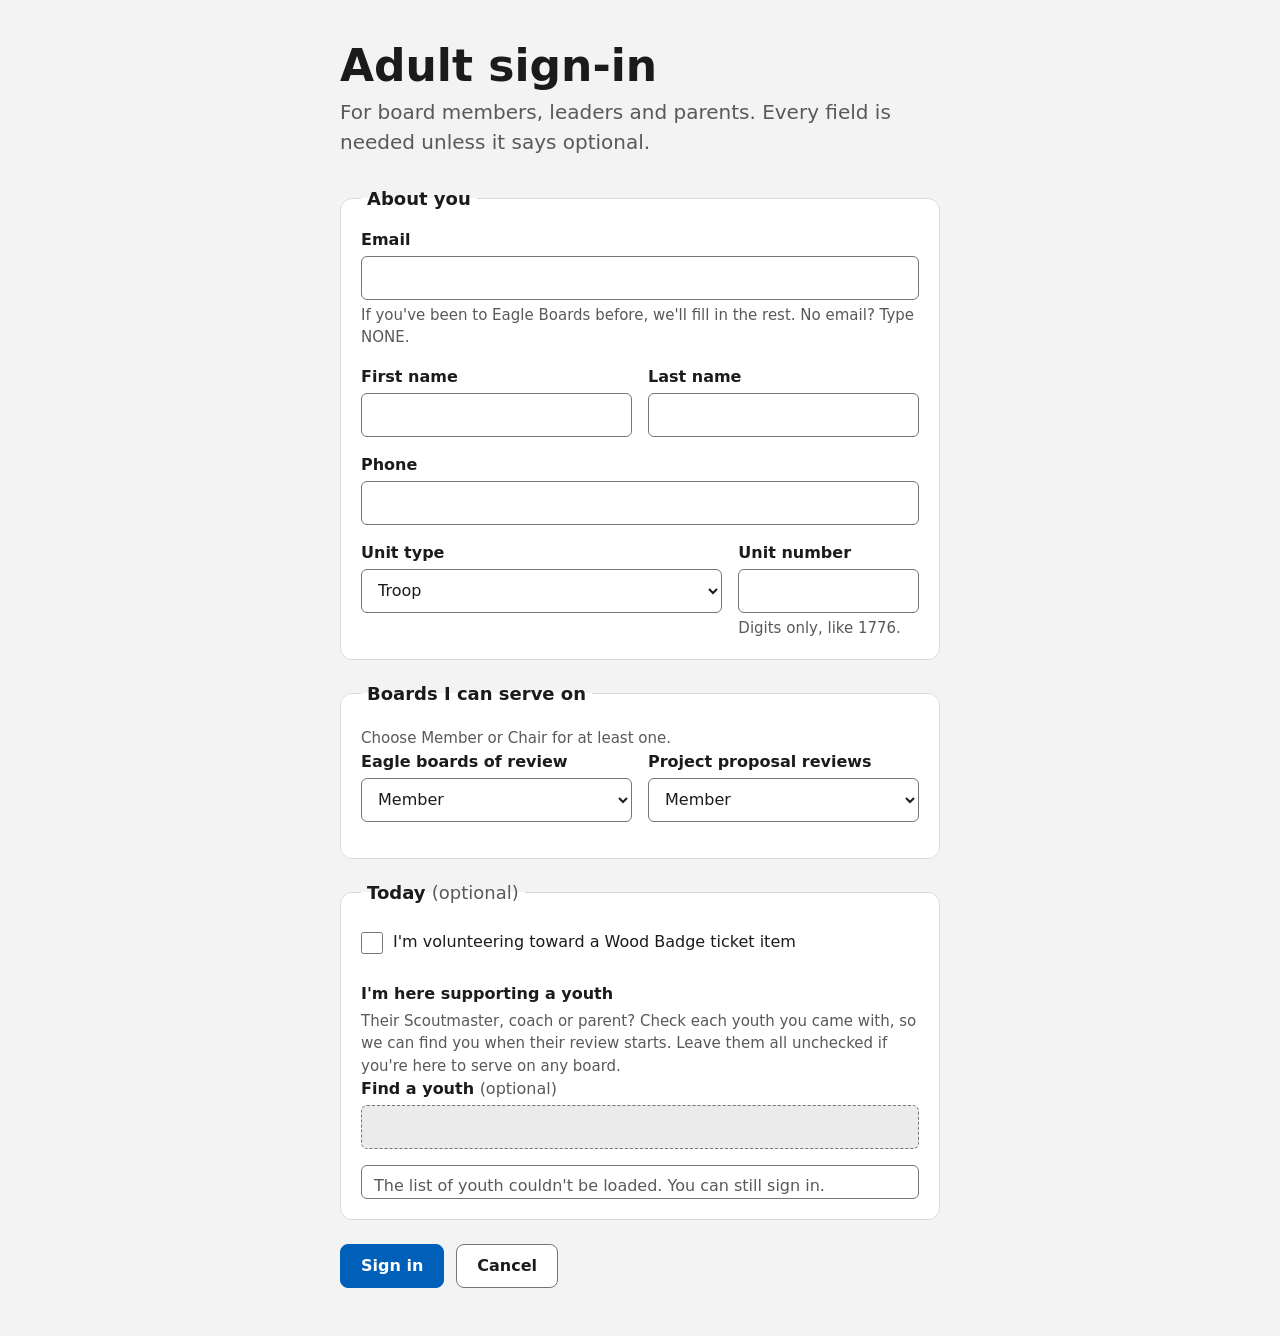
==== commit 40d1c339: "Serve the shared check-in pages (D-18) and their API wwwroot's check-in pages are now eagleboards-sh" ====
--- a/src/EagleBoards.Web/wwwroot/adult_register.html
+++ b/src/EagleBoards.Web/wwwroot/adult_register.html
@@ -1,74 +1,54 @@
 <!DOCTYPE html>
-<html>
+<html lang="en">
    <head>
-      <title>Adult Sign-In</title>
       <meta charset="UTF-8">
-      <!-- See index.html: without this the page is laid out at a notional
-           980px on a phone and then scaled down, and the CSS below never sees
-           the real screen width. -->
-      <meta name="viewport" content="width=device-width, initial-scale=1.0">
-      <link rel="stylesheet" type="text/css" href="scheduler.css"/>
-      <script src="/eb-data.js"></script>
-      <!-- Form layout and type scale live in eb-ui.css, shared by both
-           registration pages so they cannot drift apart. The rules that were
-           here described the old two-column, right-aligned-label layout and a
-           fixed 640px width; all three are gone. -->
-      <link rel="stylesheet" type="text/css" href="eb-ui.css"/>
+      <meta name="viewport" content="width=device-width, initial-scale=1">
+      <meta name="color-scheme" content="light dark">
+      <title>Adult sign-in: Eagle Boards</title>
+      <link rel="stylesheet" href="checkin.css">
+      <script src="checkin.js"></script>
    </head>
-   <body class="eb-public" style="background-color: #ffffff;">
-      <!-- Class rather than an inline padding-top, so the stylesheet can
-           compress this block on a short screen instead of being outranked
-           by the inline style. -->
-      <div class="reg-head">
-         <span class="page-subheader">Adult Sign-In</span>
-      </div>
+   <!-- Shared by every version of Eagle Boards (eagleboards-shared/checkin).
+        Edit it there, not in a version's copy. Same one-column layout as the
+        youth form. -->
+   <body>
+      <main class="page form-page">
+         <h1>Adult sign-in</h1>
+         <p class="lead">For board members, leaders and parents. Every field is needed unless it says optional.</p>
 
-      <!-- Same single-column, top-label structure as the youth form; see the
-           note there for the research behind it. Only name and unit stay paired,
-           being the documented single-conceptual-unit exception. -->
-      <div class="reg-wrap">
-         <form id="regForm" autocomplete="off">
+         <div id="errorSummary" class="status error" role="alert"></div>
+
+         <form id="signInForm">
+            <input type="hidden" name="ID" value="">
+
             <fieldset>
-               <legend>Adult registration</legend>
-
-               <div class="reg-field">
+               <legend>About you</legend>
+               <div class="field">
                   <label for="Email">Email</label>
-                  <!-- Deliberately type="text", not type="email": the title
-                       below documents NONE as a legal value, and type="email"
-                       would reject it. inputmode still gets the @ keyboard on
-                       a tablet, and turning off autocapitalise/spellcheck
-                       stops a touch keyboard offering "Bob@" or underlining
-                       the address in red. -->
-                  <input type="text" id="Email" name="Email" list="emailOptions" required
-                         inputmode="email" autocapitalize="off" autocorrect="off" spellcheck="false"
-                         title="Enter Email. If none, enter NONE.">
-                  <datalist id="emailOptions"></datalist>
+                  <!-- type="text", not "email": NONE is a legal answer. -->
+                  <input type="text" id="Email" name="Email" required
+                         inputmode="email" autocomplete="email" autocapitalize="off" spellcheck="false"
+                         aria-describedby="Email-hint"
+                         data-required="Enter your email, or NONE if you don't have one.">
+                  <p class="hint" id="Email-hint">If you've been to Eagle Boards before, we'll fill in the rest. No email? Type NONE.</p>
                </div>
-               <input type="hidden" name="ID" value="">
-
-               <div class="reg-pair">
-                  <div class="reg-field">
+               <div class="pair">
+                  <div class="field">
                      <label for="First">First name</label>
-                     <input type="text" id="First" name="First" required>
+                     <input type="text" id="First" name="First" required autocomplete="given-name">
                   </div>
-                  <div class="reg-field">
+                  <div class="field">
                      <label for="Last">Last name</label>
-                     <input type="text" id="Last" name="Last" required>
+                     <input type="text" id="Last" name="Last" required autocomplete="family-name">
                   </div>
                </div>
-
-               <div class="reg-field">
+               <div class="field">
                   <label for="Phone">Phone</label>
-                  <!-- type=tel raises the phone keypad instead of the full
-                       keyboard. It intentionally does not constrain what may
-                       be typed: 555-1234, (555) 1234 and 5551234 are all
-                       accepted, because a rejected phone number at a check-in
-                       table costs more than an inconsistent one. -->
-                  <input type="tel" id="Phone" name="Phone" required inputmode="tel">
+                  <input type="tel" id="Phone" name="Phone" required autocomplete="tel"
+                         data-required="Enter a phone number we can reach you at.">
                </div>
-
-               <div class="reg-pair">
-                  <div class="reg-field reg-grow">
+               <div class="pair unit">
+                  <div class="field">
                      <label for="UnitType">Unit type</label>
                      <select id="UnitType" name="UnitType" required>
                         <option value="Troop">Troop</option>
@@ -76,38 +56,38 @@
                         <option value="Crew">Crew</option>
                         <option value="Ship">Ship</option>
                         <option value="Pack">Pack</option>
-                        <!-- Adults can serve from a district, council or
-                             community role rather than a numbered unit. The
-                             script below disables Unit # for these three. -->
                         <option value="District">District</option>
                         <option value="Council">Council</option>
                         <option value="Community">Community</option>
                      </select>
                   </div>
-                  <div class="reg-field reg-narrow" id="unitField">
-                     <label for="Unit">Unit #</label>
-                     <input type="text" id="Unit" name="Unit" required pattern="[0-9]+"
-                            inputmode="numeric" title="Unit # must be a whole number.">
+                  <div class="field">
+                     <label for="Unit">Unit number</label>
+                     <input type="text" id="Unit" name="Unit" required inputmode="numeric" pattern="[0-9]+"
+                            aria-describedby="Unit-hint"
+                            data-required="Enter your unit number."
+                            data-pattern="Unit number takes digits only, like 1776.">
+                     <p class="hint" id="Unit-hint">Digits only, like 1776.</p>
                   </div>
                </div>
             </fieldset>
 
-            <fieldset>
-               <legend>I can serve as</legend>
-               <div class="reg-pair">
-                  <div class="reg-field">
-                     <label for="FinalBoard">Final Board</label>
+            <fieldset aria-describedby="roles-hint">
+               <legend>Boards I can serve on</legend>
+               <p class="hint" id="roles-hint">Choose Member or Chair for at least one.</p>
+               <div class="pair">
+                  <div class="field">
+                     <label for="FinalBoard">Eagle boards of review</label>
+                     <!-- "No thanks" is stored as the role Unavailable, which
+                          keeps them off that kind of board. -->
                      <select id="FinalBoard" name="FinalBoard" required>
                         <option value="Member">Member</option>
                         <option value="Chair">Chair</option>
-                        <!-- Stored as the role "Unavailable", which the
-                             scheduler and the server already keep off that
-                             kind of board. -->
                         <option value="Unavailable">No thanks</option>
                      </select>
                   </div>
-                  <div class="reg-field">
-                     <label for="ProjectReview">Proposal Review</label>
+                  <div class="field">
+                     <label for="ProjectReview">Project proposal reviews</label>
                      <select id="ProjectReview" name="ProjectReview" required>
                         <option value="Member">Member</option>
                         <option value="Chair">Chair</option>
@@ -117,199 +97,80 @@
                </div>
             </fieldset>
 
-            <!-- Tonight only: neither answer is kept in the adult history, so
-                 next month's form does not pre-fill last month's. -->
+            <!-- Today only: neither answer is kept for next time, so a later
+                 event's form does not fill them in. -->
             <fieldset>
-               <legend>This event</legend>
-               <label class="reg-check">
+               <legend>Today <span class="optional">(optional)</span></legend>
+               <label class="check">
                   <input type="checkbox" id="WoodBadge">
-                  I'm volunteering toward a Wood Badge ticket item
+                  <span>I'm volunteering toward a Wood Badge ticket item</span>
                </label>
-               <div class="reg-field">
-                  <label for="scoutFilter">I'm here supporting a youth</label>
-                  <p class="reg-hint">Their Scoutmaster, coach or parent? Check each youth you came
-                     with, so we can find you when their review starts. Leave it empty if
-                     you're here to serve on any board.</p>
-                  <input type="text" id="scoutFilter" placeholder="Type a name to narrow the list">
-                  <div id="scoutList" class="reg-scouts" role="group" aria-label="Youth">
-                     <span class="reg-hint">Loading youth...</span>
+               <fieldset class="nested" aria-describedby="support-hint">
+                  <legend>I'm here supporting a youth</legend>
+                  <p class="hint" id="support-hint">Their Scoutmaster, coach or parent? Check each youth you came with,
+                     so we can find you when their review starts. Leave them all unchecked if you're here to serve on
+                     any board.</p>
+                  <div class="field">
+                     <label for="supportFind">Find a youth <span class="optional">(optional)</span></label>
+                     <input type="search" id="supportFind" autocomplete="off" aria-describedby="supportCount">
+                     <p class="hint" id="supportCount" aria-live="polite"></p>
                   </div>
-               </div>
+                  <div id="supportList" class="choice-list">
+                     <p class="empty">Loading the youth…</p>
+                  </div>
+               </fieldset>
             </fieldset>
-            <div id="statusMsg"></div>
-            <div class="reg-buttons">
-               <button type="submit" id="registerBtn" class="register_button"><b>Register</b></button>
-               <button type="button" id="cancelBtn"><b>Cancel</b></button>
+
+            <p id="formStatus" class="status" role="status"></p>
+            <div class="actions">
+               <button type="submit" class="primary" id="submitButton">Sign in</button>
+               <button type="button" id="cancelButton">Cancel</button>
             </div>
          </form>
-      </div>
 
+         <section id="done" class="done" hidden aria-labelledby="doneHeading">
+            <h2 id="doneHeading">You're signed in. Thank you!</h2>
+            <p>Please wait nearby. Someone will come for you when a board needs you.</p>
+            <p id="returnNote"></p>
+            <div class="actions">
+               <a class="button primary" href="/">Back to the start</a>
+               <button type="button" id="stayButton">Stay on this page</button>
+            </div>
+         </section>
+
+         <dialog id="leaveDialog" aria-labelledby="leaveHeading">
+            <h2 id="leaveHeading">Leave without signing in?</h2>
+            <p>What you've typed here will be cleared.</p>
+            <div class="actions">
+               <button type="button" class="primary" id="keepButton">Keep signing in</button>
+               <button type="button" id="leaveButton">Leave</button>
+            </div>
+         </dialog>
+      </main>
       <script>
-         var form = document.getElementById("regForm");
-         var statusMsg = document.getElementById("statusMsg");
-
-         // Populate the Email autofill suggestions.
-         ebAutofillList("/adult-autofill").then(function (options) {
-            var datalist = document.getElementById("emailOptions");
-            options.forEach(function (value) {
-               var opt = document.createElement("option");
-               opt.value = value;
-               datalist.appendChild(opt);
+         (function () {
+            var form = document.getElementById("signInForm");
+            var syncUnit = ebUnitlessTypes(form, ["District", "Council", "Community"]);
+            var supportingIds = ebSupportList(form);
+            ebSignInForm(form, {
+               registerPath: "/register-adult",
+               lookupPath: "/api/adult-lookup",
+               prefill: ["ID", "Last", "First", "Phone", "UnitType", "Unit", "FinalBoard", "ProjectReview"],
+               send: ["Email", "ID", "Last", "First", "Phone", "UnitType", "Unit", "FinalBoard", "ProjectReview"],
+               afterPrefill: syncUnit,
+               check: function (values) {
+                  if (values.FinalBoard === "Unavailable" && values.ProjectReview === "Unavailable") {
+                     return [{ field: "FinalBoard", message: "Choose Member or Chair for at least one kind of board." }];
+                  }
+                  return [];
+               },
+               prepare: function (values) {
+                  values.WoodBadge = document.getElementById("WoodBadge").checked ? "Y" : "";
+                  // "|" rather than ",": the data files turn commas into "~".
+                  values.Supporting = supportingIds().join("|");
+               }
             });
-         });
-
-         // Unit types that are a role rather than a numbered unit. Someone
-         // serving from a district, council or community position has no unit
-         // number, so the box is disabled and cleared rather than left to be
-         // filled in with a placeholder like 0 or N/A that would then have to
-         // be interpreted by whoever reads the report.
-         var UNITLESS_TYPES = ["District", "Council", "Community"];
-         var unitField = document.getElementById("unitField");
-
-         function syncUnitField() {
-            var unitless = UNITLESS_TYPES.indexOf(form.elements["UnitType"].value) >= 0;
-            var unit = form.elements["Unit"];
-            if (unitless) {
-               unit.value = "";
-            }
-            // Both matter. `disabled` greys it out and takes it out of the tab
-            // order; dropping `required` is what stops the browser refusing to
-            // submit a form whose empty box the person was never allowed to
-            // fill in. The submit handler reads .value directly rather than
-            // relying on native form encoding, so the cleared value is still
-            // what gets sent.
-            unit.disabled = unitless;
-            unit.required = !unitless;
-            unitField.className = unitless ? "reg-field reg-narrow is-disabled" : "reg-field reg-narrow";
-         }
-         form.elements["UnitType"].addEventListener("change", syncUnitField);
-         syncUnitField();
-
-         // When a known email is entered, prefill the rest of the form.
-         var last_email = "";
-         var PREFILL = ["ID", "Last", "First", "Phone", "UnitType", "Unit", "FinalBoard", "ProjectReview"];
-         function onEmailChange() {
-            var value = form.elements["Email"].value;
-            if (value && last_email !== value && value != "NONE" && value != "none") {
-               form.elements["ID"].value = "";
-               last_email = value;
-               ebAutofillRecord("/adult-autofill", "Email", value).then(function (rec) {
-                  if (!rec) {
-                     return;
-                  }
-                  PREFILL.forEach(function (name) {
-                     if (rec[name] != null && form.elements[name]) {
-                        form.elements[name].value = rec[name];
-                     }
-                  });
-                  // A returning district volunteer prefills UnitType=District,
-                  // so the Unit box has to follow the restored value, not the
-                  // one that was showing before the lookup.
-                  syncUnitField();
-               });
-            }
-         }
-         form.elements["Email"].addEventListener("change", onEmailChange);
-         form.elements["Email"].addEventListener("input", onEmailChange);
-
-         function setStatus(text, cls) {
-            statusMsg.textContent = text;
-            statusMsg.className = cls;
-         }
-
-         // The scouts an adult may say they came to support: everyone who
-         // RSVP'd on SignUpGenius, plus tonight's walk-ins, leaving out anyone
-         // whose evening is over. The one place this page differs from the
-         // Java version's: there the RSVP list is readable from the door, here
-         // only /scout-choices is, and it answers with names and units alone,
-         // already merged and sorted (BoardService.ScoutChoices).
-         var scoutList = document.getElementById("scoutList");
-         var scoutFilter = document.getElementById("scoutFilter");
-
-         function unitLabel(uname) {
-            return (uname || "").replace(/^([A-Za-z]+)(\d)/, "$1 $2");
-         }
-
-         ebFetchRows("/scout-choices", ["First", "Last", "UnitName"]).then(function (scouts) {
-            scoutList.textContent = "";
-            if (scouts.length === 0) {
-               var none = document.createElement("span");
-               none.className = "reg-hint";
-               none.textContent = "No youth are signed up yet.";
-               scoutList.appendChild(none);
-               return;
-            }
-            scouts.forEach(function (s) {
-               var label = document.createElement("label");
-               label.className = "reg-check";
-               var box = document.createElement("input");
-               box.type = "checkbox";
-               box.value = s.id;
-               label.appendChild(box);
-               label.appendChild(document.createTextNode(
-                  " " + s.First + " " + s.Last + (s.UnitName ? " (" + unitLabel(s.UnitName) + ")" : "")));
-               scoutList.appendChild(label);
-            });
-         }).catch(function () {
-            scoutList.textContent = "Could not load the youth. You can still sign in.";
-         });
-
-         scoutFilter.addEventListener("input", function () {
-            var needle = scoutFilter.value.trim().toLowerCase();
-            Array.prototype.forEach.call(scoutList.querySelectorAll("label"), function (label) {
-               var box = label.querySelector("input");
-               // A checked scout stays visible, so narrowing never hides a choice.
-               label.style.display = (!needle || box.checked
-                  || label.textContent.toLowerCase().indexOf(needle) >= 0) ? "" : "none";
-            });
-         });
-
-         function supportingIds() {
-            return Array.prototype.map.call(
-               scoutList.querySelectorAll("input:checked"), function (box) { return box.value; });
-         }
-
-         form.addEventListener("submit", function (ev) {
-            ev.preventDefault();
-            var fields = {};
-            ["Email", "ID", "Last", "First", "Phone", "UnitType", "Unit", "FinalBoard", "ProjectReview"].forEach(function (name) {
-               fields[name] = form.elements[name].value;
-            });
-            if (fields.FinalBoard === "Unavailable" && fields.ProjectReview === "Unavailable") {
-               setStatus("Please choose at least one kind of board you can serve on.", "err");
-               return;
-            }
-            fields.WoodBadge = document.getElementById("WoodBadge").checked ? "Y" : "";
-            // "|" rather than ",": the data files turn commas into "~".
-            fields.Supporting = supportingIds().join("|");
-            var btn = document.getElementById("registerBtn");
-            btn.disabled = true;
-            setStatus("Registering...", "");
-            fetch("/register-adult", {
-               method: "POST",
-               headers: { "Content-Type": "application/x-www-form-urlencoded" },
-               body: ebFormBody(fields)
-            }).then(function (r) {
-               return r.text().then(function (text) { return { status: r.status, text: text }; });
-            }).then(function (res) {
-               if (res.status === 200) {
-                  setStatus("Registration complete. Thank you!", "ok");
-                  setTimeout(function () { window.location.href = "/"; }, 1200);
-               } else {
-                  btn.disabled = false;
-                  setStatus(res.text || "Registration failed. Please try again.", "err");
-               }
-            }).catch(function () {
-               btn.disabled = false;
-               setStatus("Registration failed. Please try again.", "err");
-            });
-         });
-
-         document.getElementById("cancelBtn").addEventListener("click", function () {
-            if (window.confirm("Are you sure you want to Cancel ?")) {
-               window.location.href = "/";
-            }
-         });
+         })();
       </script>
    </body>
 </html>
--- a/src/EagleBoards.Web/wwwroot/checkin.css
+++ b/src/EagleBoards.Web/wwwroot/checkin.css
@@ -0,0 +1,371 @@
+/* ========================================================================
+   checkin.css -- the check-in pages the tablets at the door load, shared by
+   every version of Eagle Boards (see README.md in this folder).
+
+   Built to WCAG 2.2 AA. Every text and control color below is a pair that
+   scripts/check-contrast.js measures, in light and in dark; do not add a
+   color without adding its pair there. In brief:
+
+     1.4.3  text        4.5:1 or better (all pairs here are 4.5:1+,
+                         including the large text that only needs 3:1)
+     1.4.11 controls     field borders and the focus ring 3:1 or better
+     1.4.1  color        errors and states also say so in words
+     1.4.4, 1.4.10, 1.4.12  sizes in rem, one column at 320px, no fixed
+                         heights on text, so zoom and text spacing reflow
+     2.4.7  focus        a 3px ring on every control, never removed
+     2.5.8  targets      every control at least 44px tall
+
+   The system's accent color is deliberately not used: a tablet whose owner
+   chose yellow would put yellow text on white. The colors are fixed and
+   measured instead. Light or dark follows the device (prefers-color-scheme),
+   and Windows High Contrast (forced-colors) gets system colors throughout.
+   ======================================================================== */
+
+:root {
+   color-scheme: light dark;
+
+   --font: system-ui, -apple-system, "Segoe UI Variable Text", "Segoe UI", Roboto, "Helvetica Neue", sans-serif;
+
+   --bg: #f3f3f3;
+   --surface: #ffffff;
+   --surface-alt: #f7f7f7;
+   --text: #1b1b1b;
+   --text-2: #595959;
+   --divider: #d9d9d9;
+   --control-border: #757575;
+   --accent: #005fb8;
+   --accent-text: #ffffff;
+   --accent-fg: #005fb8;
+   --focus: #005fb8;
+   --error-fg: #a4221c;
+   --error-bg: #fdecea;
+   --ok-fg: #0d5c19;
+   --ok-bg: #e3f5e1;
+   --disabled-fg: #6b6b6b;
+   --disabled-bg: #ebebeb;
+   --backdrop: rgba(0, 0, 0, 0.45);
+}
+
+@media (prefers-color-scheme: dark) {
+   :root {
+      --bg: #1c1c1c;
+      --surface: #272727;
+      --surface-alt: #2e2e2e;
+      --text: #f2f2f2;
+      --text-2: #bdbdbd;
+      --divider: #3d3d3d;
+      --control-border: #9a9a9a;
+      --accent: #4cc2ff;
+      --accent-text: #000000;
+      --accent-fg: #7fd4ff;
+      --focus: #7fd4ff;
+      --error-fg: #ffb4ab;
+      --error-bg: #3f2422;
+      --ok-fg: #a6e3aa;
+      --ok-bg: #1c3520;
+      --disabled-fg: #a3a3a3;
+      --disabled-bg: #333333;
+      --backdrop: rgba(0, 0, 0, 0.65);
+   }
+}
+
+*, *::before, *::after { box-sizing: border-box; }
+
+html { font-size: 100%; }
+
+body {
+   margin: 0;
+   min-height: 100vh;
+   font: 1rem/1.5 var(--font);
+   color: var(--text);
+   background: var(--bg);
+   accent-color: var(--accent);
+   -webkit-text-size-adjust: 100%;
+}
+
+a { color: var(--accent-fg); text-underline-offset: 0.15em; }
+
+[hidden] { display: none !important; }
+
+.visually-hidden {
+   position: absolute;
+   width: 1px; height: 1px;
+   margin: -1px; padding: 0;
+   overflow: hidden;
+   clip: rect(0 0 0 0);
+   white-space: nowrap;
+   border: 0;
+}
+
+/* 2.4.7: one visible focus ring for everything, 3px, offset so it never sits
+   on the same color as a filled button. */
+:focus-visible {
+   outline: 3px solid var(--focus);
+   outline-offset: 2px;
+}
+
+.page {
+   max-width: 60rem;
+   margin: 0 auto;
+   padding: 2rem 1.25rem 3rem;
+}
+
+.form-page { max-width: 40rem; }
+
+h1 {
+   margin: 0.5rem 0 0.25rem;
+   font-size: clamp(1.75rem, 5vw, 2.75rem);
+   line-height: 1.2;
+}
+.welcome h1, .welcome .lead { text-align: center; }
+h2 { margin: 0; font-size: 1.25rem; line-height: 1.3; }
+h3 { margin: 0; font-size: 1.125rem; line-height: 1.3; }
+
+.lead {
+   margin: 0 0 1.75rem;
+   font-size: clamp(1.0625rem, 2.4vw, 1.25rem);
+   color: var(--text-2);
+}
+
+.hint { margin: 0.25rem 0 0; font-size: 0.9375rem; color: var(--text-2); }
+
+/* ---------------------------------------------------------- welcome page */
+.choices {
+   display: grid;
+   grid-template-columns: repeat(auto-fit, minmax(15rem, 1fr));
+   gap: 1rem;
+   margin: 0 0 2rem;
+}
+
+/* The two ways in are links (they go to another page), drawn as big tiles. */
+.choice {
+   display: flex;
+   flex-direction: column;
+   justify-content: center;
+   gap: 0.25rem;
+   min-height: 7.5rem;
+   padding: 1.25rem 1.5rem;
+   border: 2px solid var(--control-border);
+   border-radius: 0.75rem;
+   background: var(--surface);
+   color: var(--text);
+   text-decoration: none;
+}
+.choice-title { font-size: 1.625rem; font-weight: 700; line-height: 1.2; }
+.choice-detail { font-size: 1rem; color: var(--text-2); }
+.choice:hover { background: var(--surface-alt); }
+.choice.primary { background: var(--accent); border-color: var(--accent); color: var(--accent-text); }
+.choice.primary .choice-detail { color: var(--accent-text); }
+.choice.primary:hover { background: var(--accent); text-decoration: underline; }
+
+.lists {
+   display: grid;
+   grid-template-columns: repeat(auto-fit, minmax(17rem, 1fr));
+   gap: 1rem;
+}
+
+.card {
+   background: var(--surface);
+   border: 1px solid var(--divider);
+   border-radius: 0.75rem;
+   padding: 1rem 1.25rem 1.25rem;
+}
+.card-head {
+   display: flex;
+   flex-wrap: wrap;
+   align-items: center;
+   justify-content: space-between;
+   gap: 0.5rem;
+   margin-bottom: 0.5rem;
+}
+
+.list-scroll { max-height: 22rem; overflow-y: auto; }
+
+table { width: 100%; border-collapse: collapse; font-size: 1rem; }
+th {
+   text-align: left;
+   font-size: 0.875rem;
+   font-weight: 600;
+   color: var(--text-2);
+   padding: 0.25rem 0.5rem 0.375rem 0;
+   border-bottom: 1px solid var(--divider);
+}
+td { padding: 0.5rem 0.5rem 0.5rem 0; border-bottom: 1px solid var(--divider); vertical-align: top; }
+td.time { color: var(--text-2); white-space: nowrap; }
+.empty { margin: 0.5rem 0 0; color: var(--text-2); }
+
+.list-controls {
+   display: flex;
+   flex-wrap: wrap;
+   align-items: center;
+   justify-content: space-between;
+   gap: 0.75rem;
+   margin: 1.5rem 0 0.75rem;
+}
+
+/* ------------------------------------------------------------------ forms */
+form { margin: 0; }
+
+fieldset {
+   margin: 0 0 1.25rem;
+   padding: 1rem 1.25rem 1.25rem;
+   background: var(--surface);
+   border: 1px solid var(--divider);
+   border-radius: 0.75rem;
+}
+legend {
+   padding: 0 0.375rem;
+   font-size: 1.125rem;
+   font-weight: 700;
+}
+
+fieldset.nested {
+   margin: 1rem 0 0;
+   padding: 0;
+   background: none;
+   border: 0;
+   border-radius: 0;
+}
+fieldset.nested > legend { padding: 0; font-size: 1rem; font-weight: 600; }
+
+.field { margin: 0 0 1rem; }
+.field:last-child { margin-bottom: 0; }
+.field > label, .field-label {
+   display: block;
+   margin: 0 0 0.25rem;
+   font-weight: 600;
+}
+.optional { font-weight: 400; color: var(--text-2); }
+
+.pair { display: grid; grid-template-columns: 1fr 1fr; gap: 0 1rem; }
+.pair.unit { grid-template-columns: 2fr 1fr; }
+@media (max-width: 30rem) {
+   .pair, .pair.unit { grid-template-columns: 1fr; }
+}
+
+input[type=text], input[type=tel], input[type=email], input[type=search], select {
+   display: block;
+   width: 100%;
+   min-height: 2.75rem;
+   padding: 0.5rem 0.75rem;
+   font: inherit;
+   color: var(--text);
+   background: var(--surface);
+   border: 1px solid var(--control-border);
+   border-radius: 0.375rem;
+}
+input:disabled, select:disabled {
+   color: var(--disabled-fg);
+   background: var(--disabled-bg);
+   border-style: dashed;
+}
+input[aria-invalid=true], select[aria-invalid=true] {
+   border: 2px solid var(--error-fg);
+}
+
+.field-error {
+   display: flex;
+   gap: 0.375rem;
+   margin: 0.375rem 0 0;
+   font-weight: 600;
+   color: var(--error-fg);
+}
+.field-error::before { content: "\26A0\FE0E"; } /* warning sign, as text */
+
+.check {
+   display: flex;
+   align-items: flex-start;
+   gap: 0.625rem;
+   min-height: 2.75rem;
+   padding: 0.5rem 0;
+   cursor: pointer;
+}
+.check input { flex: 0 0 auto; width: 1.375rem; height: 1.375rem; margin: 0.125rem 0 0; }
+
+.choice-list {
+   max-height: 18rem;
+   overflow-y: auto;
+   margin-top: 0.5rem;
+   padding: 0 0.75rem;
+   border: 1px solid var(--control-border);
+   border-radius: 0.375rem;
+}
+.choice-list .check + .check { border-top: 1px solid var(--divider); }
+
+/* ---------------------------------------------------------------- buttons */
+button, .button {
+   display: inline-flex;
+   align-items: center;
+   justify-content: center;
+   min-height: 2.75rem;
+   padding: 0.5rem 1.25rem;
+   font: inherit;
+   font-weight: 600;
+   color: var(--text);
+   background: var(--surface);
+   border: 1px solid var(--control-border);
+   border-radius: 0.5rem;
+   text-decoration: none;
+   cursor: pointer;
+}
+button:hover, .button:hover { background: var(--surface-alt); }
+button.primary, .button.primary {
+   color: var(--accent-text);
+   background: var(--accent);
+   border-color: var(--accent);
+}
+button.primary:hover, .button.primary:hover { background: var(--accent); text-decoration: underline; }
+button:disabled { color: var(--disabled-fg); background: var(--disabled-bg); border-color: var(--disabled-bg); cursor: default; text-decoration: none; }
+
+.actions { display: flex; flex-wrap: wrap; gap: 0.75rem; margin: 1.5rem 0 0; }
+
+/* --------------------------------------------------- messages (4.1.3) */
+/* Live regions stay in the page when empty (only collapsed), so a screen
+   reader is already listening when a message arrives. */
+.status {
+   margin: 1rem 0 0;
+   padding: 0.75rem 1rem;
+   border-radius: 0.5rem;
+   border: 1px solid var(--divider);
+   background: var(--surface);
+}
+.status.error { color: var(--error-fg); background: var(--error-bg); border-color: var(--error-fg); font-weight: 600; }
+.status.ok { color: var(--ok-fg); background: var(--ok-bg); border-color: var(--ok-fg); }
+.status:empty { margin: 0; padding: 0; border: 0; }
+.status ul { margin: 0.5rem 0 0; padding-left: 1.25rem; }
+.status p { margin: 0; }
+.status a { color: inherit; }
+
+.done {
+   padding: 1.5rem;
+   background: var(--ok-bg);
+   color: var(--ok-fg);
+   border: 1px solid var(--ok-fg);
+   border-radius: 0.75rem;
+}
+.done h2 { font-size: 1.5rem; }
+.done p { margin: 0.5rem 0 0; }
+
+/* ------------------------------------------------------------------ dialog */
+dialog {
+   max-width: min(30rem, calc(100vw - 2rem));
+   padding: 1.5rem;
+   color: var(--text);
+   background: var(--surface);
+   border: 1px solid var(--control-border);
+   border-radius: 0.75rem;
+}
+dialog::backdrop { background: var(--backdrop); }
+dialog h2 { font-size: 1.25rem; }
+dialog p { margin: 0.5rem 0 0; }
+
+/* ------------------------------------------- Windows High Contrast (forced) */
+@media (forced-colors: active) {
+   .choice, .card, fieldset, button, .button, dialog, .status, .done { border: 1px solid CanvasText; }
+   .choice.primary, button.primary, .button.primary { border: 3px solid Highlight; }
+   :focus-visible { outline-color: Highlight; }
+}
+
+@media (prefers-reduced-motion: reduce) {
+   * { scroll-behavior: auto !important; }
+}
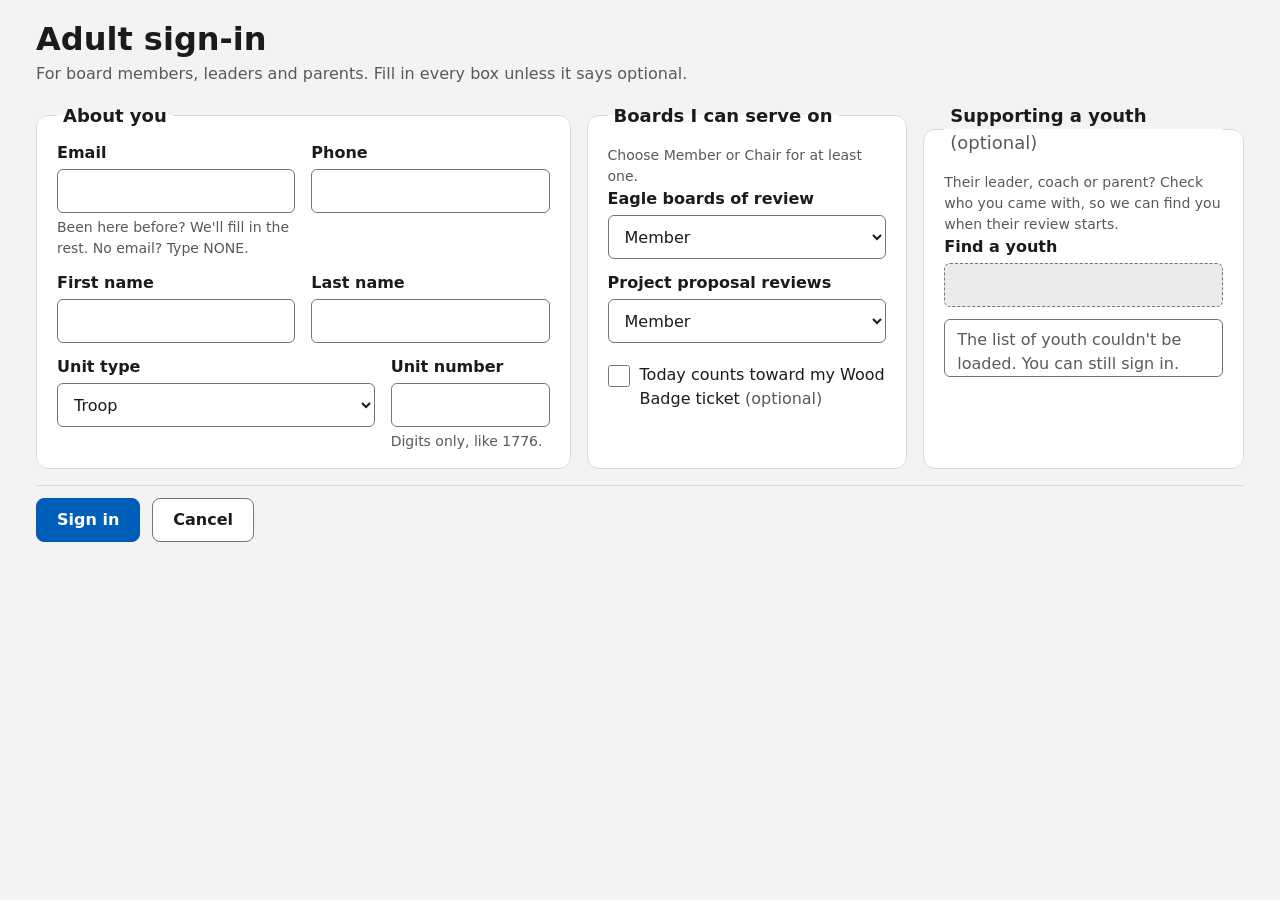
==== commit f7d29295: "Check-in pages: fit a laptop, Sign in pinned, no self-updating lists Takes eagleboards-shared/checki" ====
--- a/src/EagleBoards.Web/wwwroot/adult_register.html
+++ b/src/EagleBoards.Web/wwwroot/adult_register.html
@@ -9,73 +9,76 @@
       <script src="checkin.js"></script>
    </head>
    <!-- Shared by every version of Eagle Boards (eagleboards-shared/checkin).
-        Edit it there, not in a version's copy. Same one-column layout as the
-        youth form. -->
+        Edit it there, not in a version's copy. Laid out like the youth form:
+        columns on a laptop so it fits without scrolling, one column on a
+        phone, and Sign in pinned to the bottom of the window. -->
    <body>
       <main class="page form-page">
          <h1>Adult sign-in</h1>
-         <p class="lead">For board members, leaders and parents. Every field is needed unless it says optional.</p>
+         <p class="lead">For board members, leaders and parents. Fill in every box unless it says optional.</p>
 
          <div id="errorSummary" class="status error" role="alert"></div>
 
          <form id="signInForm">
             <input type="hidden" name="ID" value="">
 
-            <fieldset>
-               <legend>About you</legend>
-               <div class="field">
-                  <label for="Email">Email</label>
-                  <!-- type="text", not "email": NONE is a legal answer. -->
-                  <input type="text" id="Email" name="Email" required
-                         inputmode="email" autocomplete="email" autocapitalize="off" spellcheck="false"
-                         aria-describedby="Email-hint"
-                         data-required="Enter your email, or NONE if you don't have one.">
-                  <p class="hint" id="Email-hint">If you've been to Eagle Boards before, we'll fill in the rest. No email? Type NONE.</p>
-               </div>
-               <div class="pair">
-                  <div class="field">
-                     <label for="First">First name</label>
-                     <input type="text" id="First" name="First" required autocomplete="given-name">
+            <div class="form-columns three">
+               <fieldset>
+                  <legend>About you</legend>
+                  <div class="pair">
+                     <div class="field">
+                        <label for="Email">Email</label>
+                        <!-- type="text", not "email": NONE is a legal answer. -->
+                        <input type="text" id="Email" name="Email" required
+                               inputmode="email" autocomplete="email" autocapitalize="off" spellcheck="false"
+                               aria-describedby="Email-hint"
+                               data-required="Enter your email, or NONE if you don't have one.">
+                        <p class="hint" id="Email-hint">Been here before? We'll fill in the rest. No email? Type NONE.</p>
+                     </div>
+                     <div class="field">
+                        <label for="Phone">Phone</label>
+                        <input type="tel" id="Phone" name="Phone" required autocomplete="tel"
+                               data-required="Enter a phone number we can reach you at.">
+                     </div>
                   </div>
-                  <div class="field">
-                     <label for="Last">Last name</label>
-                     <input type="text" id="Last" name="Last" required autocomplete="family-name">
+                  <div class="pair">
+                     <div class="field">
+                        <label for="First">First name</label>
+                        <input type="text" id="First" name="First" required autocomplete="given-name">
+                     </div>
+                     <div class="field">
+                        <label for="Last">Last name</label>
+                        <input type="text" id="Last" name="Last" required autocomplete="family-name">
+                     </div>
                   </div>
-               </div>
-               <div class="field">
-                  <label for="Phone">Phone</label>
-                  <input type="tel" id="Phone" name="Phone" required autocomplete="tel"
-                         data-required="Enter a phone number we can reach you at.">
-               </div>
-               <div class="pair unit">
-                  <div class="field">
-                     <label for="UnitType">Unit type</label>
-                     <select id="UnitType" name="UnitType" required>
-                        <option value="Troop">Troop</option>
-                        <option value="Post">Post</option>
-                        <option value="Crew">Crew</option>
-                        <option value="Ship">Ship</option>
-                        <option value="Pack">Pack</option>
-                        <option value="District">District</option>
-                        <option value="Council">Council</option>
-                        <option value="Community">Community</option>
-                     </select>
+                  <div class="pair unit">
+                     <div class="field">
+                        <label for="UnitType">Unit type</label>
+                        <select id="UnitType" name="UnitType" required>
+                           <option value="Troop">Troop</option>
+                           <option value="Post">Post</option>
+                           <option value="Crew">Crew</option>
+                           <option value="Ship">Ship</option>
+                           <option value="Pack">Pack</option>
+                           <option value="District">District</option>
+                           <option value="Council">Council</option>
+                           <option value="Community">Community</option>
+                        </select>
+                     </div>
+                     <div class="field">
+                        <label for="Unit">Unit number</label>
+                        <input type="text" id="Unit" name="Unit" required inputmode="numeric" pattern="[0-9]+"
+                               aria-describedby="Unit-hint"
+                               data-required="Enter your unit number."
+                               data-pattern="Unit number takes digits only, like 1776.">
+                        <p class="hint" id="Unit-hint">Digits only, like 1776.</p>
+                     </div>
                   </div>
-                  <div class="field">
-                     <label for="Unit">Unit number</label>
-                     <input type="text" id="Unit" name="Unit" required inputmode="numeric" pattern="[0-9]+"
-                            aria-describedby="Unit-hint"
-                            data-required="Enter your unit number."
-                            data-pattern="Unit number takes digits only, like 1776.">
-                     <p class="hint" id="Unit-hint">Digits only, like 1776.</p>
-                  </div>
-               </div>
-            </fieldset>
+               </fieldset>
 
-            <fieldset aria-describedby="roles-hint">
-               <legend>Boards I can serve on</legend>
-               <p class="hint" id="roles-hint">Choose Member or Chair for at least one.</p>
-               <div class="pair">
+               <fieldset aria-describedby="roles-hint">
+                  <legend>Boards I can serve on</legend>
+                  <p class="hint" id="roles-hint">Choose Member or Chair for at least one.</p>
                   <div class="field">
                      <label for="FinalBoard">Eagle boards of review</label>
                      <!-- "No thanks" is stored as the role Unavailable, which
@@ -94,24 +97,21 @@
                         <option value="Unavailable">No thanks</option>
                      </select>
                   </div>
-               </div>
-            </fieldset>
+                  <!-- Today only, like the youth supported: neither answer is
+                       kept for next time, so a later event's form does not
+                       fill them in. -->
+                  <label class="check">
+                     <input type="checkbox" id="WoodBadge">
+                     <span>Today counts toward my Wood Badge ticket <span class="optional">(optional)</span></span>
+                  </label>
+               </fieldset>
 
-            <!-- Today only: neither answer is kept for next time, so a later
-                 event's form does not fill them in. -->
-            <fieldset>
-               <legend>Today <span class="optional">(optional)</span></legend>
-               <label class="check">
-                  <input type="checkbox" id="WoodBadge">
-                  <span>I'm volunteering toward a Wood Badge ticket item</span>
-               </label>
-               <fieldset class="nested" aria-describedby="support-hint">
-                  <legend>I'm here supporting a youth</legend>
-                  <p class="hint" id="support-hint">Their Scoutmaster, coach or parent? Check each youth you came with,
-                     so we can find you when their review starts. Leave them all unchecked if you're here to serve on
-                     any board.</p>
+               <fieldset aria-describedby="support-hint">
+                  <legend>Supporting a youth <span class="optional">(optional)</span></legend>
+                  <p class="hint" id="support-hint">Their leader, coach or parent? Check who you came with, so we can
+                     find you when their review starts.</p>
                   <div class="field">
-                     <label for="supportFind">Find a youth <span class="optional">(optional)</span></label>
+                     <label for="supportFind">Find a youth</label>
                      <input type="search" id="supportFind" autocomplete="off" aria-describedby="supportCount">
                      <p class="hint" id="supportCount" aria-live="polite"></p>
                   </div>
@@ -119,12 +119,14 @@
                      <p class="empty">Loading the youth…</p>
                   </div>
                </fieldset>
-            </fieldset>
+            </div>
 
-            <p id="formStatus" class="status" role="status"></p>
-            <div class="actions">
-               <button type="submit" class="primary" id="submitButton">Sign in</button>
-               <button type="button" id="cancelButton">Cancel</button>
+            <div class="action-bar">
+               <div class="actions">
+                  <button type="submit" class="primary" id="submitButton">Sign in</button>
+                  <button type="button" id="cancelButton">Cancel</button>
+               </div>
+               <p id="formStatus" class="status" role="status"></p>
             </div>
          </form>
 
--- a/src/EagleBoards.Web/wwwroot/checkin.css
+++ b/src/EagleBoards.Web/wwwroot/checkin.css
@@ -14,6 +14,13 @@
                          heights on text, so zoom and text spacing reflow
      2.4.7  focus        a 3px ring on every control, never removed
      2.5.8  targets      every control at least 44px tall
+     2.4.11 focus        the pinned Sign in bar never hides the field in
+                         focus (scroll-padding-bottom)
+
+   Built for a shared laptop, too: on a laptop-sized window the whole form
+   fits without scrolling (the fields spread into columns on a wide screen),
+   and Sign in / Cancel stay pinned to the bottom of the window whatever the
+   screen, so nobody has to scroll with a trackpad to find them.
 
    The system's accent color is deliberately not used: a tablet whose owner
    chose yellow would put yellow text on white. The colors are fixed and
@@ -71,7 +78,7 @@
 
 *, *::before, *::after { box-sizing: border-box; }
 
-html { font-size: 100%; }
+html { font-size: 100%; scroll-padding-bottom: 7rem; }
 
 body {
    margin: 0;
@@ -110,7 +117,22 @@
    padding: 2rem 1.25rem 3rem;
 }
 
-.form-page { max-width: 40rem; }
+/* A form uses the width a laptop has: one column on a phone, two or three
+   on a wider screen, so the whole form fits without scrolling. */
+.form-page { max-width: 78rem; padding-top: 1.25rem; padding-bottom: 0; }
+.form-page h1 { margin-top: 0; font-size: clamp(1.625rem, 3.5vw, 2rem); }
+.form-page .lead { margin-bottom: 1rem; font-size: 1rem; }
+
+.form-columns { display: grid; grid-template-columns: 1fr; gap: 1rem; }
+.form-columns > fieldset { margin: 0; }
+@media (min-width: 52rem) {
+   .form-columns { grid-template-columns: 3fr 2fr; }
+   .form-columns.three > :last-child { grid-column: 1 / -1; }
+}
+@media (min-width: 60rem) {
+   .form-columns.three { grid-template-columns: 5fr 3fr 3fr; }
+   .form-columns.three > :last-child { grid-column: auto; }
+}
 
 h1 {
    margin: 0.5rem 0 0.25rem;
@@ -127,7 +149,7 @@
    color: var(--text-2);
 }
 
-.hint { margin: 0.25rem 0 0; font-size: 0.9375rem; color: var(--text-2); }
+.hint { margin: 0.25rem 0 0; font-size: 0.875rem; color: var(--text-2); }
 
 /* ---------------------------------------------------------- welcome page */
 .choices {
@@ -194,21 +216,14 @@
 td.time { color: var(--text-2); white-space: nowrap; }
 .empty { margin: 0.5rem 0 0; color: var(--text-2); }
 
-.list-controls {
-   display: flex;
-   flex-wrap: wrap;
-   align-items: center;
-   justify-content: space-between;
-   gap: 0.75rem;
-   margin: 1.5rem 0 0.75rem;
-}
+.lists-heading { margin: 1.5rem 0 0.75rem; }
 
 /* ------------------------------------------------------------------ forms */
 form { margin: 0; }
 
 fieldset {
-   margin: 0 0 1.25rem;
-   padding: 1rem 1.25rem 1.25rem;
+   margin: 0 0 1rem;
+   padding: 0.75rem 1.25rem 1rem;
    background: var(--surface);
    border: 1px solid var(--divider);
    border-radius: 0.75rem;
@@ -228,7 +243,7 @@
 }
 fieldset.nested > legend { padding: 0; font-size: 1rem; font-weight: 600; }
 
-.field { margin: 0 0 1rem; }
+.field { margin: 0 0 0.75rem; }
 .field:last-child { margin-bottom: 0; }
 .field > label, .field-label {
    display: block;
@@ -283,7 +298,7 @@
 .check input { flex: 0 0 auto; width: 1.375rem; height: 1.375rem; margin: 0.125rem 0 0; }
 
 .choice-list {
-   max-height: 18rem;
+   max-height: 8.5rem;
    overflow-y: auto;
    margin-top: 0.5rem;
    padding: 0 0.75rem;
@@ -319,6 +334,25 @@
 
 .actions { display: flex; flex-wrap: wrap; gap: 0.75rem; margin: 1.5rem 0 0; }
 
+/* Sign in and Cancel, pinned to the bottom of the window, with the
+   "Signing you in..." and failure messages right beside them. */
+.action-bar {
+   position: sticky;
+   bottom: 0;
+   z-index: 2;
+   display: flex;
+   flex-wrap: wrap;
+   align-items: center;
+   gap: 0.75rem 1.5rem;
+   margin-top: 1rem;
+   padding: 0.75rem 0 1rem;
+   background: var(--bg);
+   border-top: 1px solid var(--divider);
+}
+.action-bar .actions { margin: 0; }
+.action-bar .status { margin: 0; flex: 1 1 18rem; }
+.action-bar .status:empty { flex-basis: 0; }
+
 /* --------------------------------------------------- messages (4.1.3) */
 /* Live regions stay in the page when empty (only collapsed), so a screen
    reader is already listening when a message arrives. */
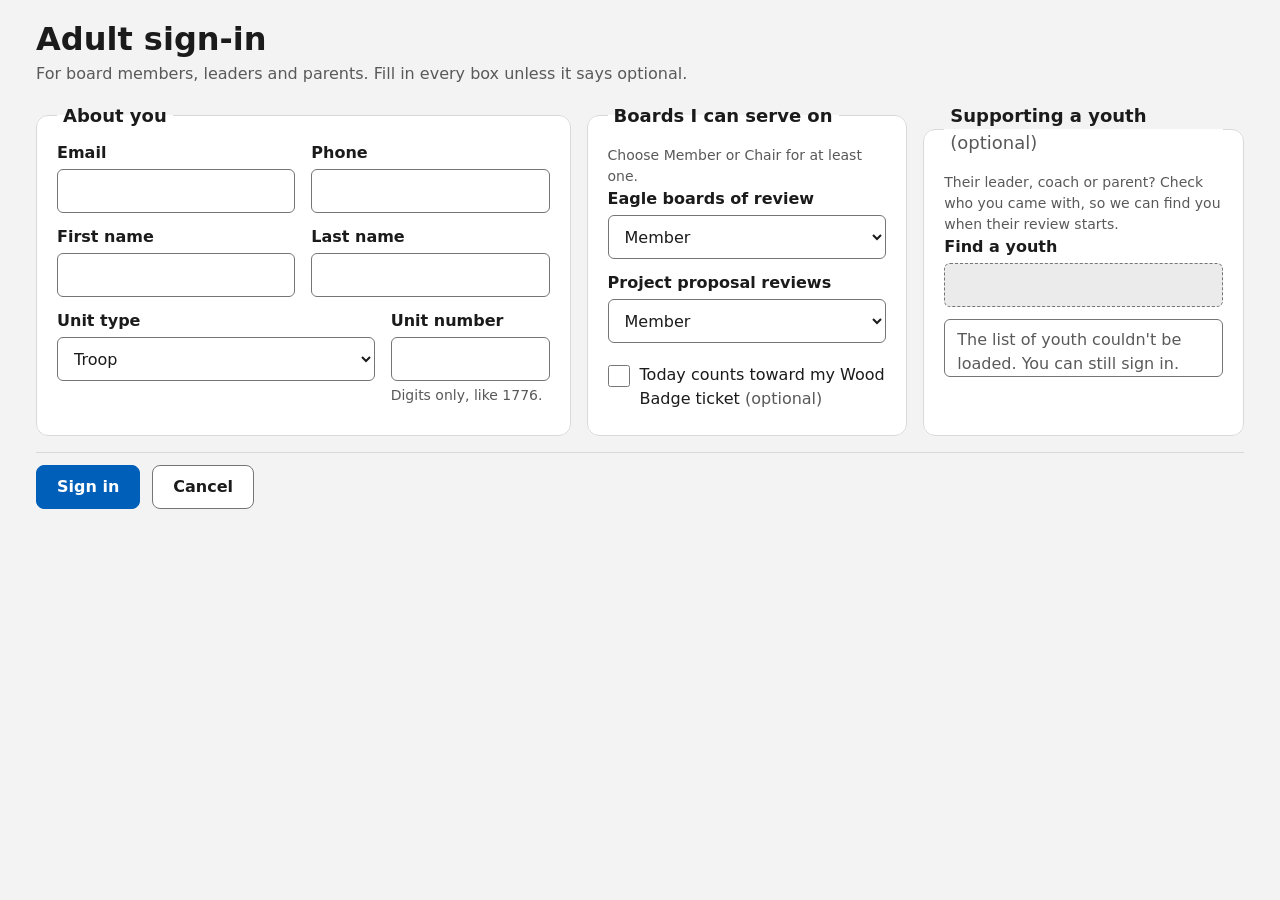
==== commit ab11e8fc: "Check-in pages: no email hint on the adult form, no youth phone field Takes eagleboards-shared/check" ====
--- a/src/EagleBoards.Web/wwwroot/adult_register.html
+++ b/src/EagleBoards.Web/wwwroot/adult_register.html
@@ -31,9 +31,7 @@
                         <!-- type="text", not "email": NONE is a legal answer. -->
                         <input type="text" id="Email" name="Email" required
                                inputmode="email" autocomplete="email" autocapitalize="off" spellcheck="false"
-                               aria-describedby="Email-hint"
                                data-required="Enter your email, or NONE if you don't have one.">
-                        <p class="hint" id="Email-hint">Been here before? We'll fill in the rest. No email? Type NONE.</p>
                      </div>
                      <div class="field">
                         <label for="Phone">Phone</label>
--- a/src/EagleBoards.Web/wwwroot/checkin.css
+++ b/src/EagleBoards.Web/wwwroot/checkin.css
@@ -242,6 +242,8 @@
    border-radius: 0;
 }
 fieldset.nested > legend { padding: 0; font-size: 1rem; font-weight: 600; }
+fieldset.radios { margin: 0 0 0.75rem; }
+fieldset.radios .check { padding: 0.375rem 0; }
 
 .field { margin: 0 0 0.75rem; }
 .field:last-child { margin-bottom: 0; }
@@ -296,6 +298,8 @@
    cursor: pointer;
 }
 .check input { flex: 0 0 auto; width: 1.375rem; height: 1.375rem; margin: 0.125rem 0 0; }
+.check input[type=radio] { width: 1.5rem; height: 1.5rem; margin: 0; }
+.check:has(input[type=radio]) { align-items: center; }
 
 .choice-list {
    max-height: 8.5rem;
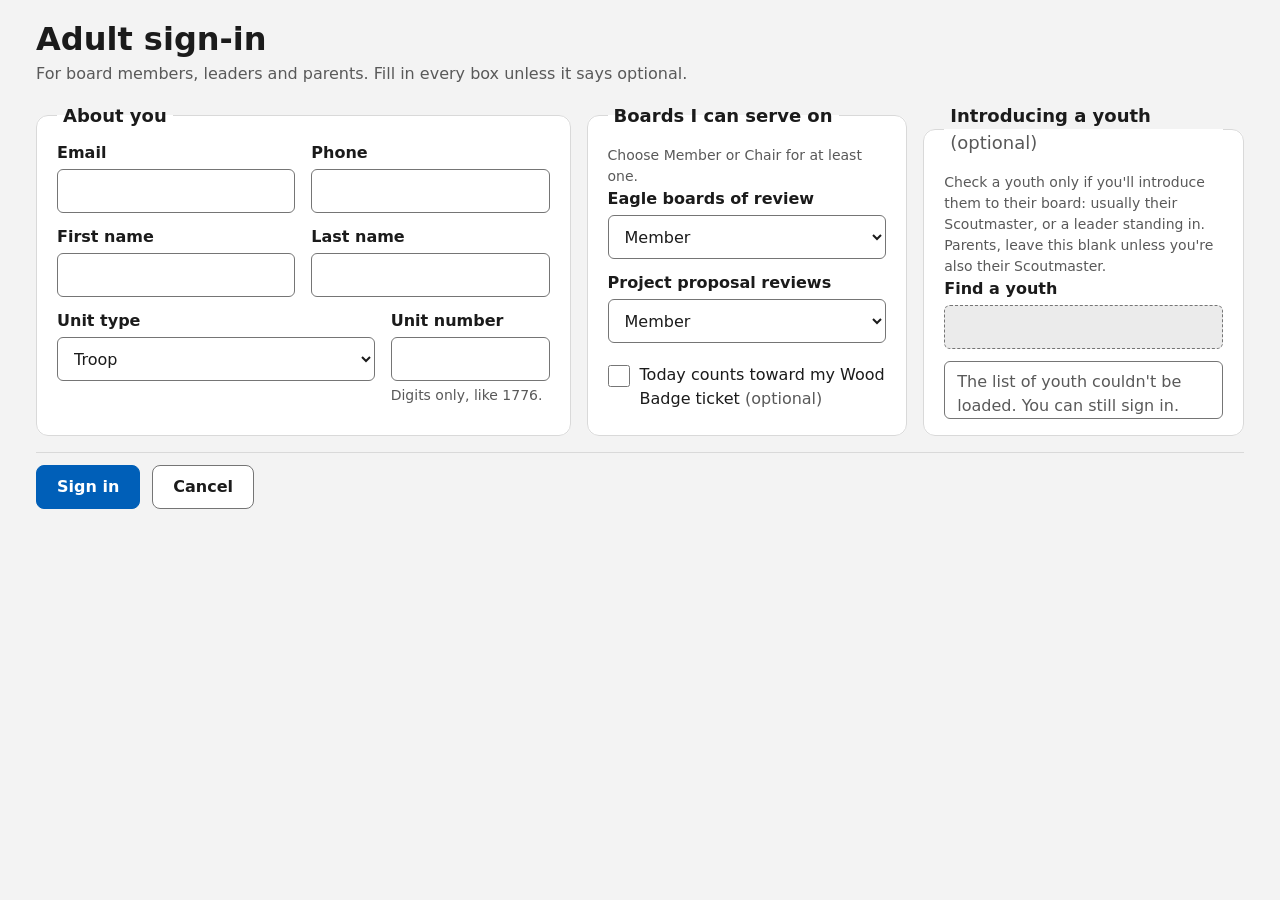
==== commit d60ad681: "Serve the check-in pages from the 2026-09-30 event's fixes eagleboards-shared@9a8765b (eagleboards-s" ====
--- a/src/EagleBoards.Web/wwwroot/adult_register.html
+++ b/src/EagleBoards.Web/wwwroot/adult_register.html
@@ -95,7 +95,7 @@
                         <option value="Unavailable">No thanks</option>
                      </select>
                   </div>
-                  <!-- Today only, like the youth supported: neither answer is
+                  <!-- Today only, like the youth introduced: neither answer is
                        kept for next time, so a later event's form does not
                        fill them in. -->
                   <label class="check">
@@ -104,10 +104,16 @@
                   </label>
                </fieldset>
 
+               <!-- Only the adult who introduces a youth to their board of
+                    review (SPEC.md D-23): the operator is reminded to fetch
+                    them when the review starts. A parent who links themselves
+                    is fetched for nothing, and is kept off other boards as if
+                    waiting to be. Still posted as Supporting (D-2). -->
                <fieldset aria-describedby="support-hint">
-                  <legend>Supporting a youth <span class="optional">(optional)</span></legend>
-                  <p class="hint" id="support-hint">Their leader, coach or parent? Check who you came with, so we can
-                     find you when their review starts.</p>
+                  <legend>Introducing a youth <span class="optional">(optional)</span></legend>
+                  <p class="hint" id="support-hint">Check a youth only if you'll introduce them to their board: usually
+                     their Scoutmaster, or a leader standing in. Parents, leave this blank unless you're also their
+                     Scoutmaster.</p>
                   <div class="field">
                      <label for="supportFind">Find a youth</label>
                      <input type="search" id="supportFind" autocomplete="off" aria-describedby="supportCount">
@@ -127,16 +133,6 @@
                <p id="formStatus" class="status" role="status"></p>
             </div>
          </form>
-
-         <section id="done" class="done" hidden aria-labelledby="doneHeading">
-            <h2 id="doneHeading">You're signed in. Thank you!</h2>
-            <p>Please wait nearby. Someone will come for you when a board needs you.</p>
-            <p id="returnNote"></p>
-            <div class="actions">
-               <a class="button primary" href="/">Back to the start</a>
-               <button type="button" id="stayButton">Stay on this page</button>
-            </div>
-         </section>
 
          <dialog id="leaveDialog" aria-labelledby="leaveHeading">
             <h2 id="leaveHeading">Leave without signing in?</h2>
--- a/src/EagleBoards.Web/wwwroot/checkin.css
+++ b/src/EagleBoards.Web/wwwroot/checkin.css
@@ -46,8 +46,6 @@
    --focus: #005fb8;
    --error-fg: #a4221c;
    --error-bg: #fdecea;
-   --ok-fg: #0d5c19;
-   --ok-bg: #e3f5e1;
    --disabled-fg: #6b6b6b;
    --disabled-bg: #ebebeb;
    --backdrop: rgba(0, 0, 0, 0.45);
@@ -68,8 +66,6 @@
       --focus: #7fd4ff;
       --error-fg: #ffb4ab;
       --error-bg: #3f2422;
-      --ok-fg: #a6e3aa;
-      --ok-bg: #1c3520;
       --disabled-fg: #a3a3a3;
       --disabled-bg: #333333;
       --backdrop: rgba(0, 0, 0, 0.65);
@@ -159,7 +155,8 @@
    margin: 0 0 2rem;
 }
 
-/* The two ways in are links (they go to another page), drawn as big tiles. */
+/* The two ways in are links (they go to another page), drawn as big tiles,
+   both alike: when one was filled, people took it for already chosen. */
 .choice {
    display: flex;
    flex-direction: column;
@@ -176,9 +173,6 @@
 .choice-title { font-size: 1.625rem; font-weight: 700; line-height: 1.2; }
 .choice-detail { font-size: 1rem; color: var(--text-2); }
 .choice:hover { background: var(--surface-alt); }
-.choice.primary { background: var(--accent); border-color: var(--accent); color: var(--accent-text); }
-.choice.primary .choice-detail { color: var(--accent-text); }
-.choice.primary:hover { background: var(--accent); text-decoration: underline; }
 
 .lists {
    display: grid;
@@ -368,22 +362,11 @@
    background: var(--surface);
 }
 .status.error { color: var(--error-fg); background: var(--error-bg); border-color: var(--error-fg); font-weight: 600; }
-.status.ok { color: var(--ok-fg); background: var(--ok-bg); border-color: var(--ok-fg); }
 .status:empty { margin: 0; padding: 0; border: 0; }
 .status ul { margin: 0.5rem 0 0; padding-left: 1.25rem; }
 .status p { margin: 0; }
 .status a { color: inherit; }
 
-.done {
-   padding: 1.5rem;
-   background: var(--ok-bg);
-   color: var(--ok-fg);
-   border: 1px solid var(--ok-fg);
-   border-radius: 0.75rem;
-}
-.done h2 { font-size: 1.5rem; }
-.done p { margin: 0.5rem 0 0; }
-
 /* ------------------------------------------------------------------ dialog */
 dialog {
    max-width: min(30rem, calc(100vw - 2rem));
@@ -399,8 +382,8 @@
 
 /* ------------------------------------------- Windows High Contrast (forced) */
 @media (forced-colors: active) {
-   .choice, .card, fieldset, button, .button, dialog, .status, .done { border: 1px solid CanvasText; }
-   .choice.primary, button.primary, .button.primary { border: 3px solid Highlight; }
+   .choice, .card, fieldset, button, .button, dialog, .status { border: 1px solid CanvasText; }
+   button.primary, .button.primary { border: 3px solid Highlight; }
    :focus-visible { outline-color: Highlight; }
 }
 
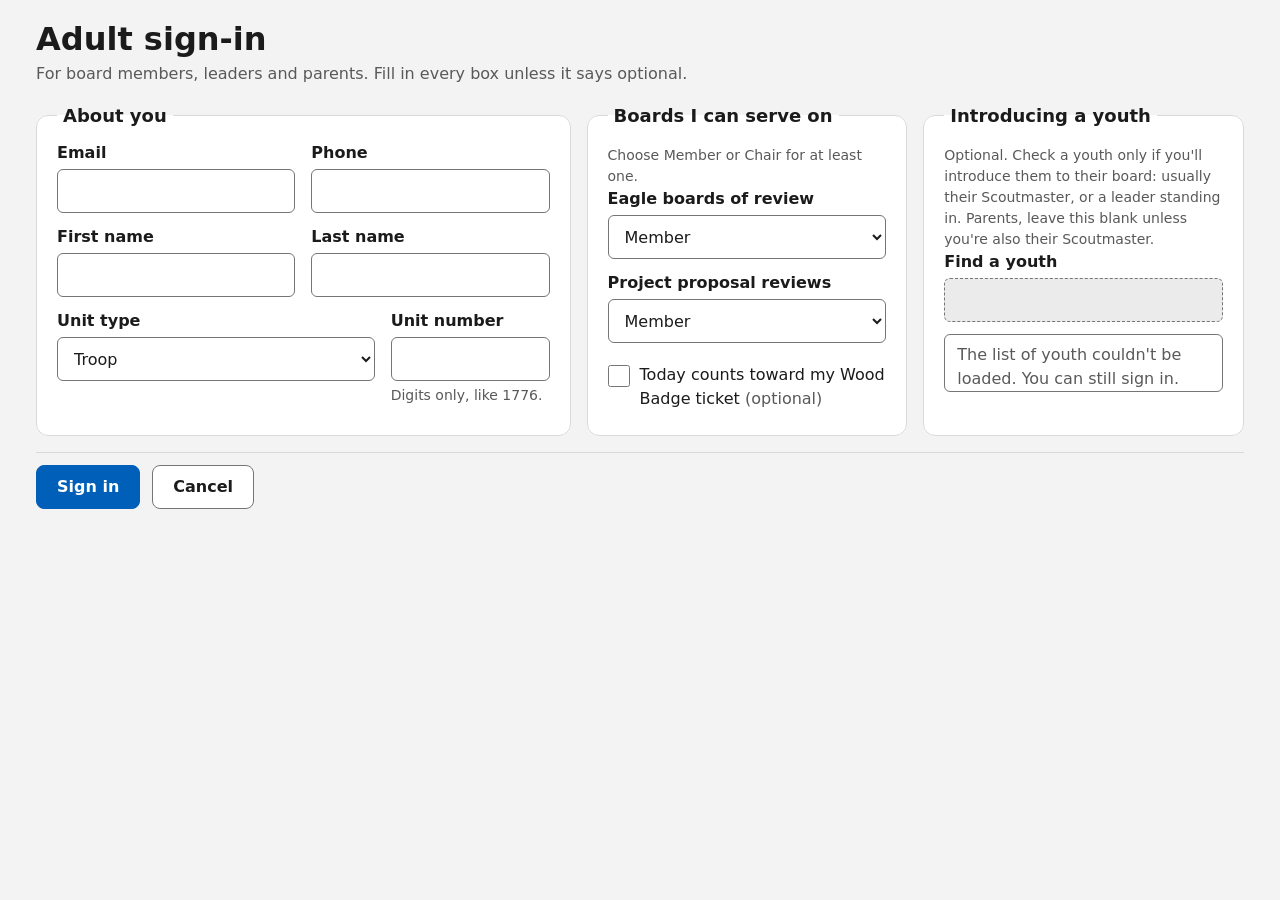
==== commit a4097c76: "The owner's decisions of 2026-10-24: Board menu, Remove room asks, no delete of a sitting board, awa" ====
--- a/src/EagleBoards.Web/wwwroot/adult_register.html
+++ b/src/EagleBoards.Web/wwwroot/adult_register.html
@@ -110,8 +110,8 @@
                     is fetched for nothing, and is kept off other boards as if
                     waiting to be. Still posted as Supporting (D-2). -->
                <fieldset aria-describedby="support-hint">
-                  <legend>Introducing a youth <span class="optional">(optional)</span></legend>
-                  <p class="hint" id="support-hint">Check a youth only if you'll introduce them to their board: usually
+                  <legend>Introducing a youth</legend>
+                  <p class="hint" id="support-hint">Optional. Check a youth only if you'll introduce them to their board: usually
                      their Scoutmaster, or a leader standing in. Parents, leave this blank unless you're also their
                      Scoutmaster.</p>
                   <div class="field">
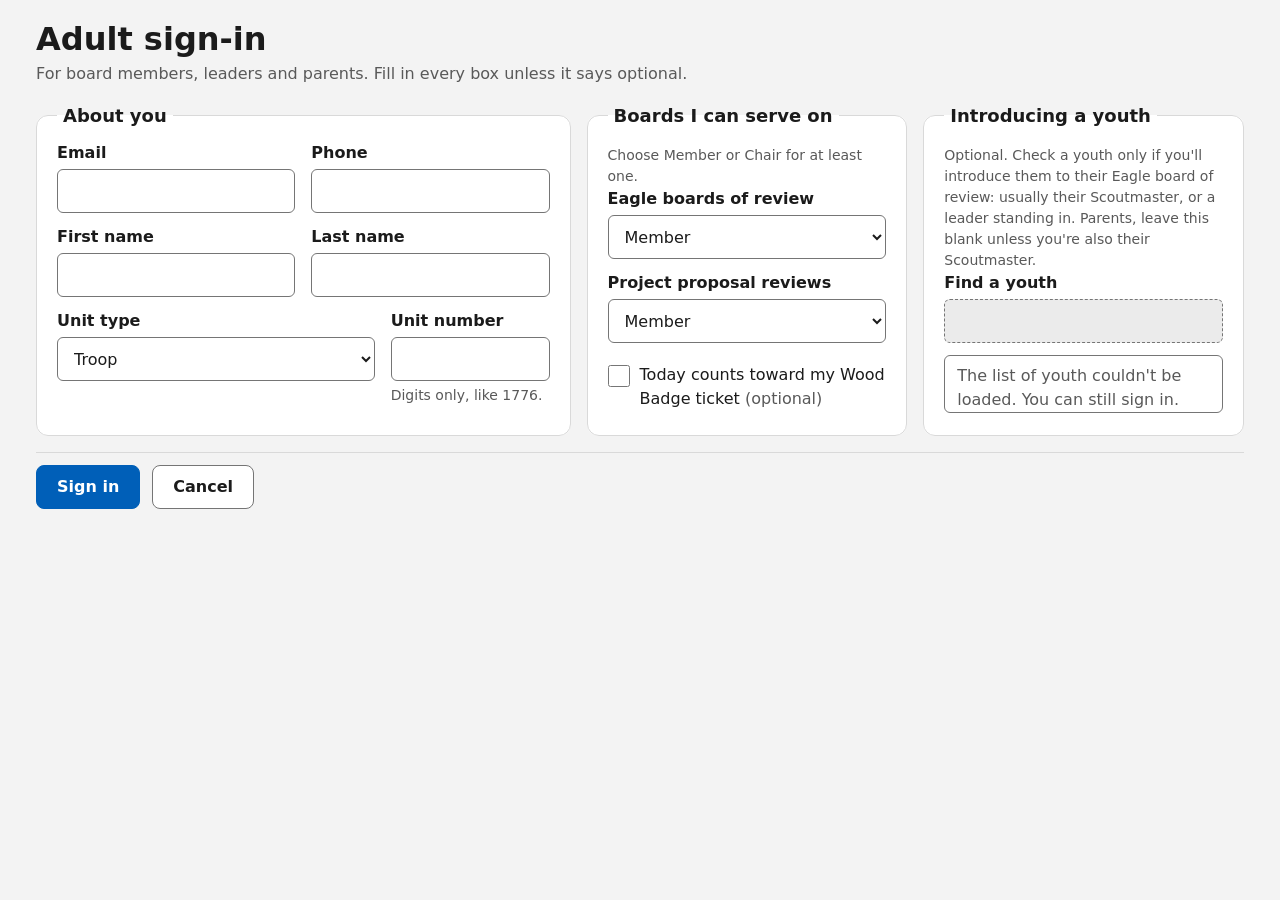
==== commit 000fd068: "Only a board of review has an introduction: the adult form no longer lists a project proposal SPEC.m" ====
--- a/src/EagleBoards.Web/wwwroot/adult_register.html
+++ b/src/EagleBoards.Web/wwwroot/adult_register.html
@@ -111,7 +111,7 @@
                     waiting to be. Still posted as Supporting (D-2). -->
                <fieldset aria-describedby="support-hint">
                   <legend>Introducing a youth</legend>
-                  <p class="hint" id="support-hint">Optional. Check a youth only if you'll introduce them to their board: usually
+                  <p class="hint" id="support-hint">Optional. Check a youth only if you'll introduce them to their Eagle board of review: usually
                      their Scoutmaster, or a leader standing in. Parents, leave this blank unless you're also their
                      Scoutmaster.</p>
                   <div class="field">
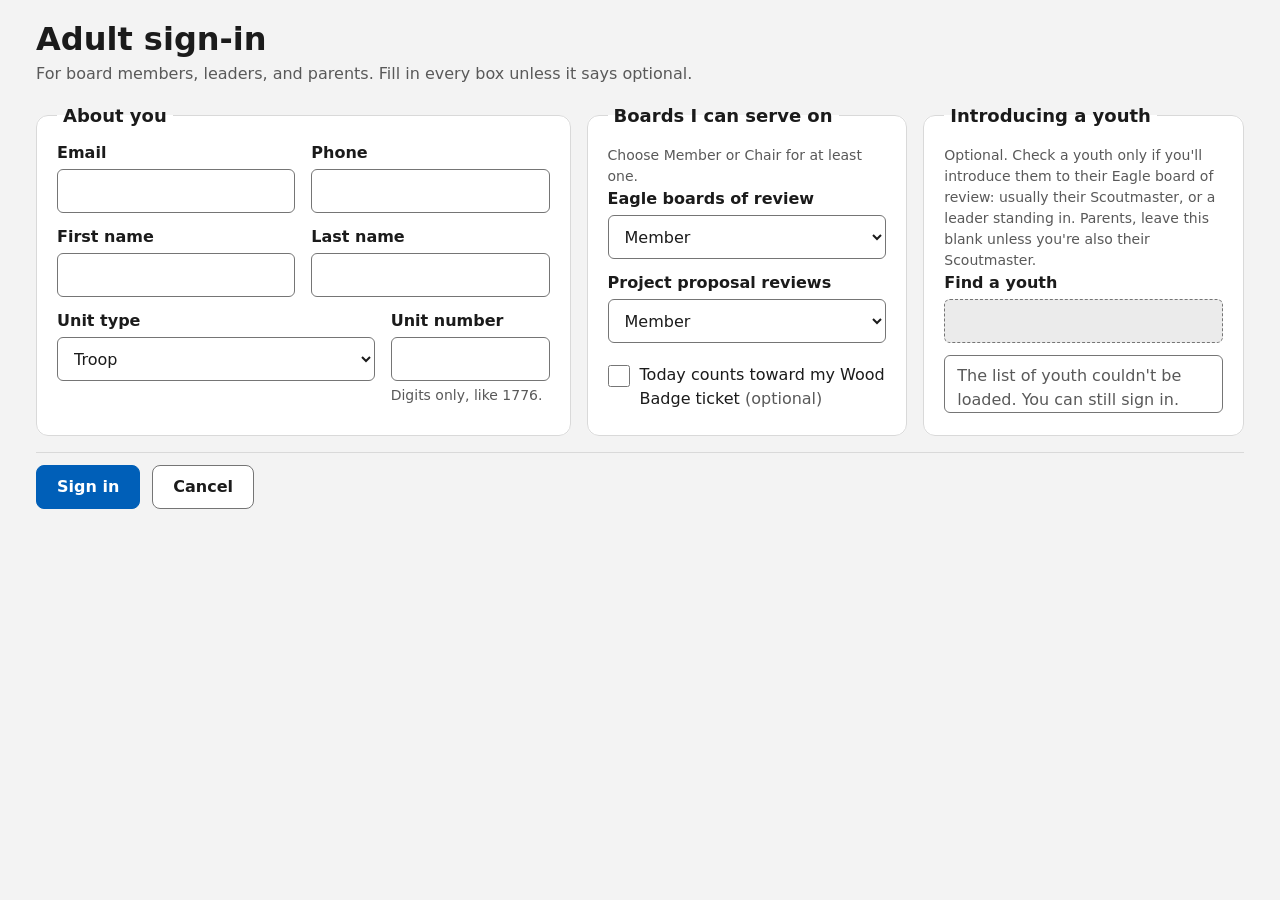
==== commit 82d680a3: "Pin the check-in pages to eagleboards-shared@7316c1f Three labels on the check-in pages gained an Ox" ====
--- a/src/EagleBoards.Web/wwwroot/adult_register.html
+++ b/src/EagleBoards.Web/wwwroot/adult_register.html
@@ -15,7 +15,7 @@
    <body>
       <main class="page form-page">
          <h1>Adult sign-in</h1>
-         <p class="lead">For board members, leaders and parents. Fill in every box unless it says optional.</p>
+         <p class="lead">For board members, leaders, and parents. Fill in every box unless it says optional.</p>
 
          <div id="errorSummary" class="status error" role="alert"></div>
 
--- a/src/EagleBoards.Web/wwwroot/checkin.css
+++ b/src/EagleBoards.Web/wwwroot/checkin.css
@@ -1,5 +1,5 @@
 /* ========================================================================
-   checkin.css -- the check-in pages the tablets at the door load, shared by
+   checkin.css: the check-in pages the tablets at the door load, shared by
    every version of Eagle Boards (see README.md in this folder).
 
    Built to WCAG 2.2 AA. Every text and control color below is a pair that
